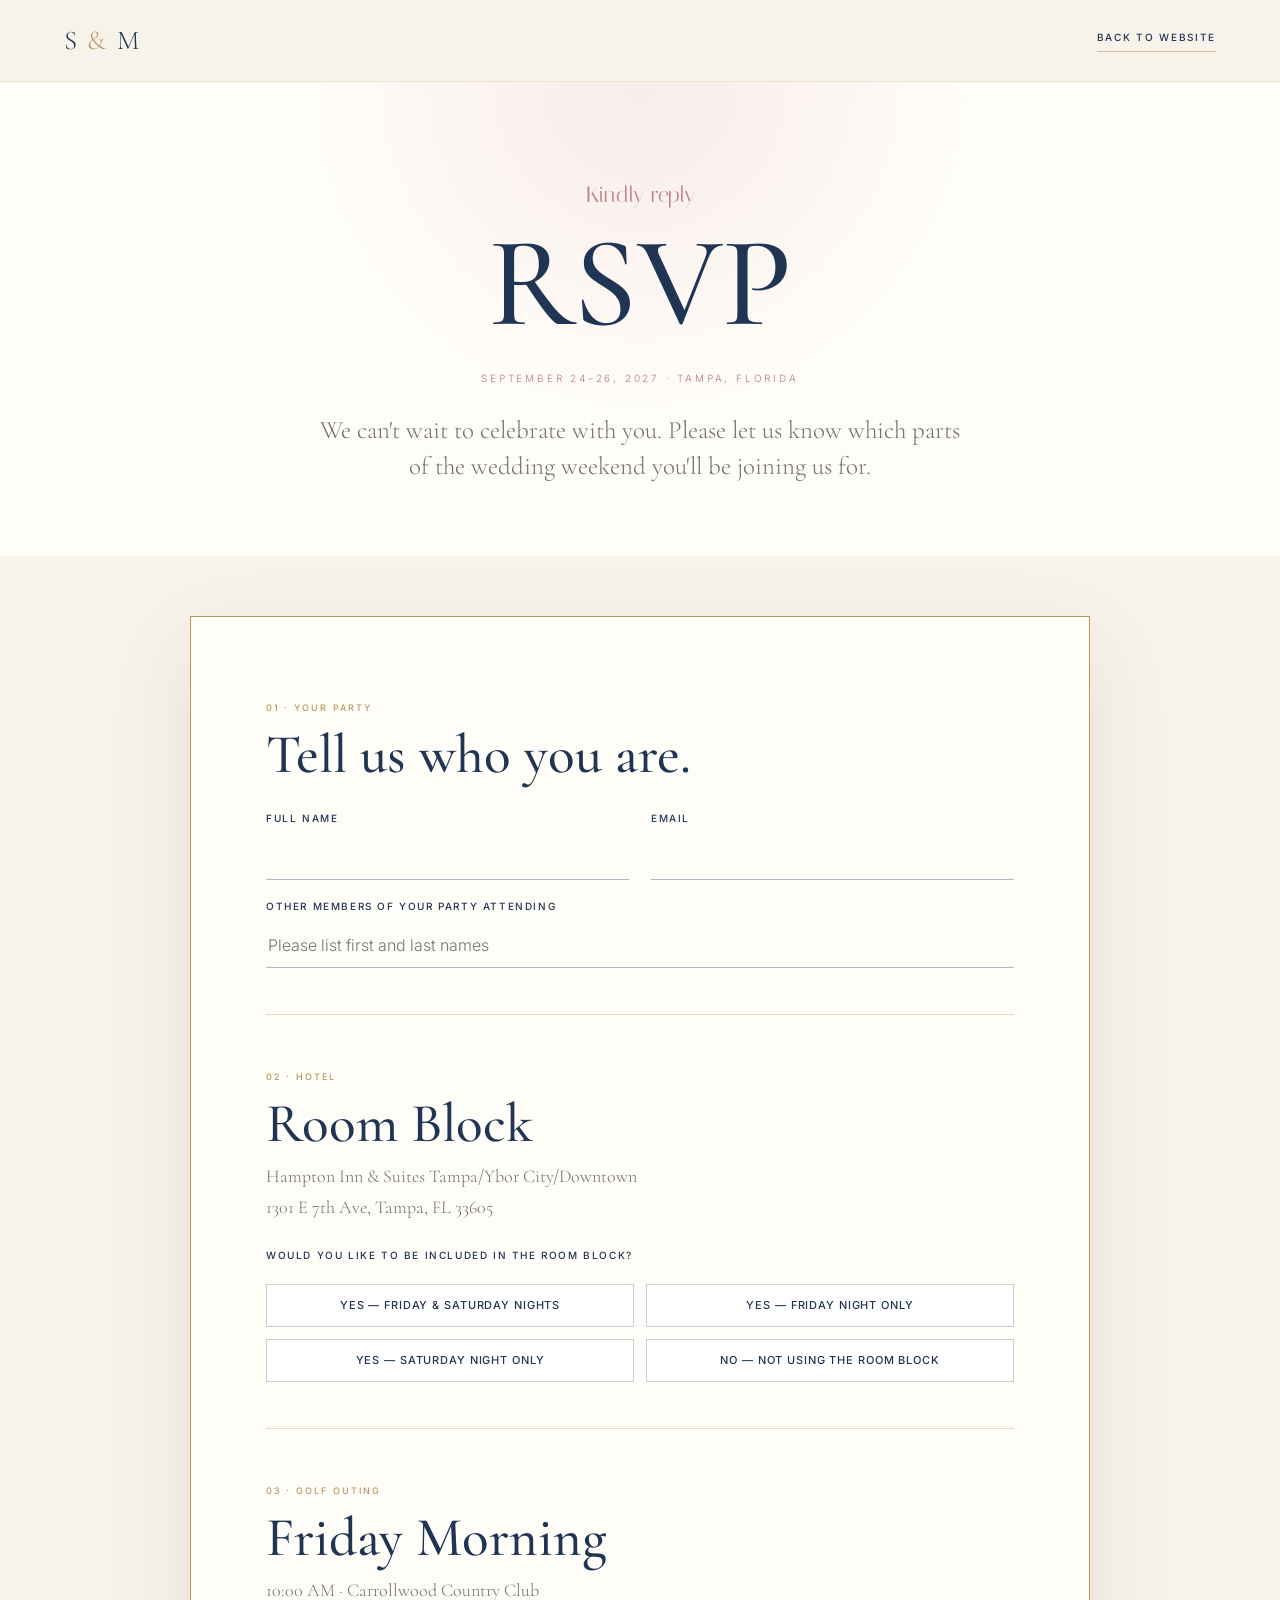
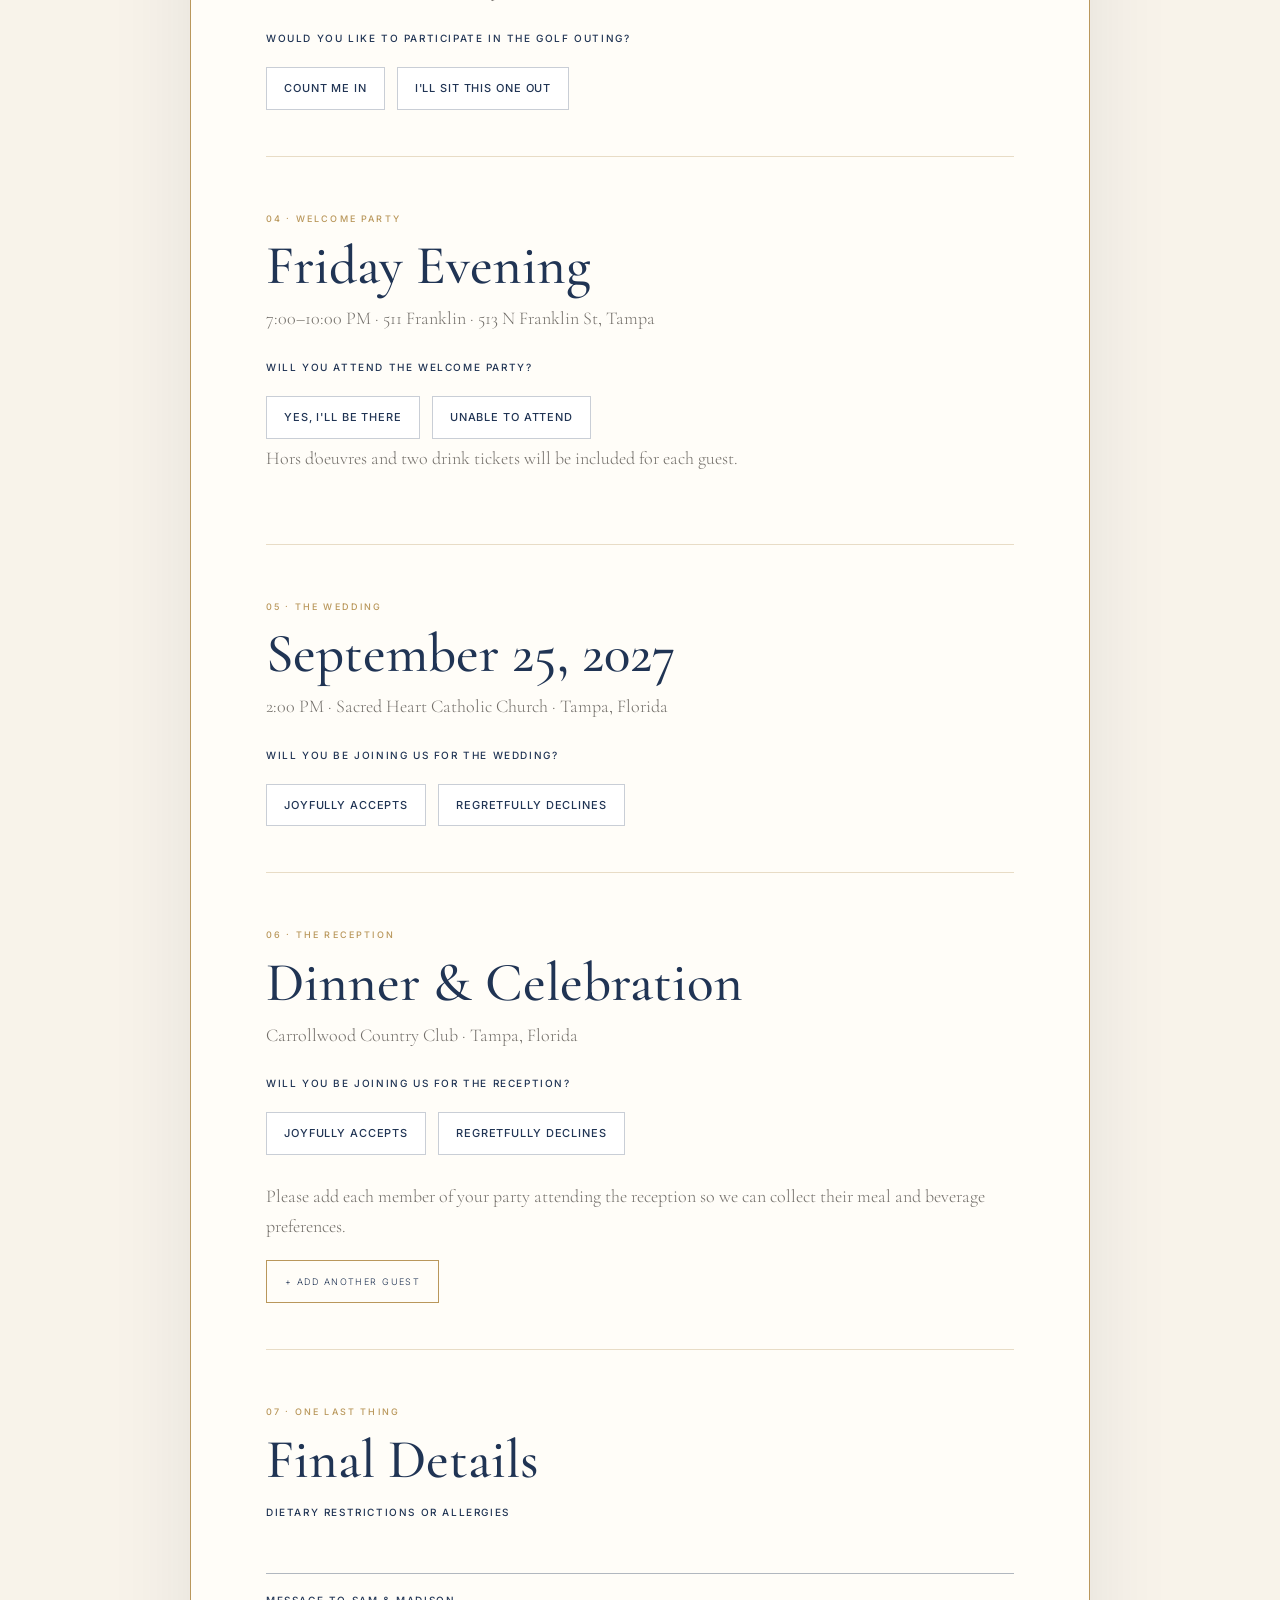
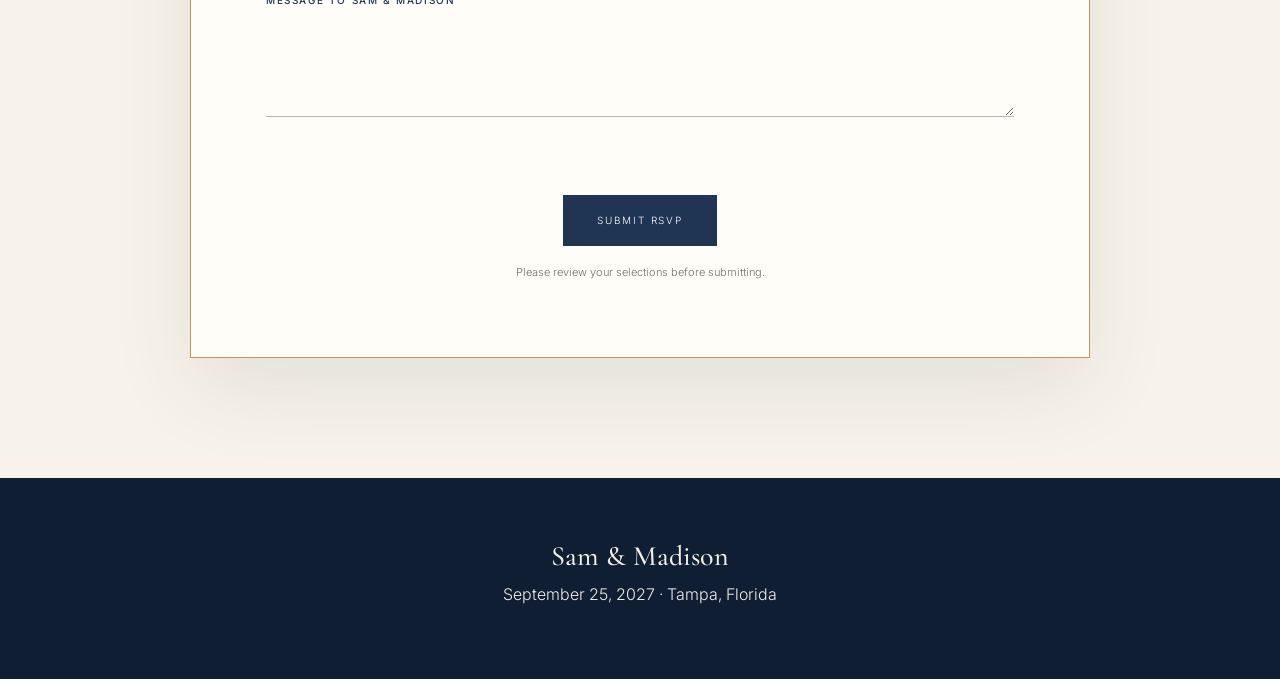
==== rsvp.html @ 1aaae788 "Add files via upload" ====
<!doctype html>
<html lang="en">
<head>
  <meta charset="utf-8">
  <meta name="viewport" content="width=device-width,initial-scale=1">
  <meta name="theme-color" content="#203454">
  <meta name="description" content="RSVP for the wedding weekend of Sam and Madison — September 24–26, 2027 in Tampa, Florida.">
  <title>RSVP | Sam & Madison</title>
  <link rel="preconnect" href="https://fonts.googleapis.com">
  <link rel="preconnect" href="https://fonts.gstatic.com" crossorigin>
  <link href="https://fonts.googleapis.com/css2?family=Cormorant+Garamond:ital,wght@0,400;0,500;0,600;1,400&family=Inter:wght@300;400;500&family=Italiana&display=swap" rel="stylesheet">
  <link rel="stylesheet" href="styles.css?v=20260821-1715">
  <style>
    :root{
      --navy:#203454;
      --blush:#e8c9ce;
      --blush-soft:#f4e5e5;
      --ivory:#f8f3ea;
      --paper:#fffdf8;
      --gold:#b9975b;
      --ink:#2e3034;
      --muted:#726e69;
    }
    body{background:var(--ivory)}
    .rsvp-page-header{
      position:sticky;top:0;z-index:20;height:82px;display:flex;align-items:center;
      justify-content:space-between;padding:0 5vw;background:rgba(248,243,234,.95);
      backdrop-filter:blur(12px);color:var(--navy);border-bottom:1px solid rgba(185,151,91,.18)
    }
    .rsvp-page-header .brand{font-family:"Cormorant Garamond",serif;font-size:27px;letter-spacing:.08em}
    .rsvp-page-header .brand span{color:var(--gold)}
    .back-link{text-transform:uppercase;letter-spacing:.17em;font-size:10px;font-weight:500;border-bottom:1px solid rgba(185,151,91,.55);padding-bottom:5px}
    .rsvp-hero{
      text-align:center;padding:95px 24px 72px;
      background:radial-gradient(circle at 50% 0%,rgba(232,201,206,.32),transparent 42%),var(--paper)
    }
    .rsvp-hero .script{margin-bottom:12px}
    .rsvp-hero h1{
      margin:0;color:var(--navy);font-family:"Cormorant Garamond",serif;
      font-size:clamp(70px,10vw,130px);font-weight:500;line-height:.9
    }
    .rsvp-hero .weekend-date{
      margin:28px 0 0;text-transform:uppercase;letter-spacing:.28em;font-size:10px;color:#b87882
    }
    .rsvp-hero .intro{
      max-width:650px;margin:25px auto 0;font-family:"Cormorant Garamond",serif;
      font-size:25px;line-height:1.45;color:var(--muted)
    }
    .rsvp-form-wrap{padding:60px 24px 120px;background:var(--ivory)}
    .rsvp-form{
      width:min(900px,100%);margin:auto;background:var(--paper);border:1px solid var(--gold);
      padding:clamp(35px,6vw,75px);box-shadow:0 30px 80px rgba(20,36,61,.09)
    }
    .form-section{padding:0 0 46px;margin:0 0 46px;border-bottom:1px solid rgba(185,151,91,.32)}
    .form-section:last-of-type{border-bottom:0;margin-bottom:20px}
    .section-number{text-transform:uppercase;letter-spacing:.24em;font-size:9px;color:var(--gold);font-weight:500}
    .form-section h2{
      color:var(--navy);font-family:"Cormorant Garamond",serif;font-size:clamp(38px,5vw,55px);
      font-weight:500;margin:9px 0 10px
    }
    .form-section>p{color:var(--muted);margin-bottom:25px}
    .field-grid{display:grid;grid-template-columns:1fr 1fr;gap:22px}
    .field{display:grid;gap:8px;margin-top:18px}
    label,.question-title{font-size:10px;text-transform:uppercase;letter-spacing:.16em;font-weight:500;color:var(--navy)}
    input[type="text"],input[type="email"],textarea{
      width:100%;border:0;border-bottom:1px solid rgba(32,52,84,.35);background:transparent;
      padding:12px 2px;font:300 16px Inter,Arial,sans-serif;color:var(--ink);outline:none
    }
    input:focus,textarea:focus{border-bottom-color:var(--gold)}
    textarea{min-height:100px;resize:vertical}
    .choice-row{display:flex;flex-wrap:wrap;gap:12px;margin-top:12px}
    .choice{position:relative}
    .choice input{position:absolute;opacity:0;pointer-events:none}
    .choice span{
      display:inline-block;border:1px solid rgba(32,52,84,.24);padding:11px 17px;
      font-size:11px;letter-spacing:.08em;background:white;cursor:pointer;transition:.2s
    }
    .choice input:checked + span{background:var(--navy);color:white;border-color:var(--navy)}
    .event-note{font-family:"Cormorant Garamond",serif;font-size:18px;color:var(--muted);margin:4px 0 0}
    .submit-area{text-align:center;padding-top:12px}
    .submit-button{
      border:0;background:var(--navy);color:white;padding:17px 34px;text-transform:uppercase;
      letter-spacing:.18em;font-size:10px;cursor:pointer
    }
    .submit-note{max-width:560px;margin:18px auto 0;font-size:11px;line-height:1.6;color:var(--muted)}
    .rsvp-footer{text-align:center;padding:55px 20px;background:#101e33;color:#f1eee8}
    .rsvp-footer strong{font-family:"Cormorant Garamond",serif;font-size:28px;font-weight:500}
    @media(max-width:700px){
      .rsvp-page-header{height:68px;padding:0 20px}
      .rsvp-hero{padding:70px 22px 55px}
      .rsvp-hero .intro{font-size:21px}
      .rsvp-form-wrap{padding:28px 16px 80px}
      .rsvp-form{padding:34px 24px}
      .field-grid{grid-template-columns:1fr}
      .form-section{padding-bottom:35px;margin-bottom:35px}
      .choice-row{display:grid;grid-template-columns:1fr 1fr}
      .choice span{text-align:center;width:100%}
    }
  .hotel-options{display:grid;grid-template-columns:repeat(2,minmax(0,1fr));gap:12px}.hotel-options .choice span{width:100%;text-align:center}@media(max-width:700px){.hotel-options{grid-template-columns:1fr}}

    .reception-helper{font-family:"Cormorant Garamond",serif;font-size:18px;color:var(--muted);margin:26px 0 18px}
    .reception-guest-card{border:1px solid rgba(185,151,91,.35);padding:24px;margin:0 0 18px;background:rgba(255,255,255,.45)}
    .reception-guest-head{display:flex;justify-content:space-between;align-items:center;gap:15px;margin-bottom:12px}
    .reception-guest-head strong{font-family:"Cormorant Garamond",serif;font-size:24px;color:var(--navy);font-weight:500}
    .remove-guest{border:0;background:transparent;color:#b87882;text-transform:uppercase;letter-spacing:.15em;font-size:8px;cursor:pointer}
    .reception-preference-grid{display:grid;grid-template-columns:1fr 1fr;gap:22px;margin-top:18px}
    .reception-guest-card select{width:100%;border:0;border-bottom:1px solid rgba(32,52,84,.35);background:transparent;padding:12px 2px;font:300 15px Inter,Arial,sans-serif;color:var(--ink);outline:none}
    .add-guest-button{border:1px solid var(--gold);background:transparent;color:var(--navy);padding:13px 18px;text-transform:uppercase;letter-spacing:.16em;font-size:9px;cursor:pointer}
    #receptionGuestArea.is-hidden{display:none}
    @media(max-width:700px){.reception-preference-grid{grid-template-columns:1fr}}

    .confirmation-page{
      display:none;min-height:calc(100vh - 82px);text-align:center;
      padding:76px 24px 300px;
      position:relative;overflow:hidden;
      background:
        radial-gradient(circle at 50% 0%,rgba(232,201,206,.32),transparent 42%),
        linear-gradient(180deg,var(--paper) 0%,var(--paper) 56%,rgba(255,253,248,.90) 72%,rgba(255,253,248,.70) 100%);
    }
    .confirmation-page::after{
      content:"";position:absolute;left:0;right:0;bottom:0;height:40%;
      background:url("tampa-rsvp-skyline-clean.png") center bottom/cover no-repeat;
      opacity:.58;pointer-events:none;z-index:0;
    }
    .confirmation-page.is-visible{display:flex;align-items:flex-start;justify-content:center}
    .confirmation-inner{width:min(760px,100%);margin:auto;position:relative;z-index:1}
    .confirmation-page .script{font-family:"Cormorant Garamond",serif;font-size:34px;color:#c77f8a;margin:0 0 18px}
    .confirmation-page h1{
      margin:0;color:var(--navy);font-family:"Cormorant Garamond",serif;
      font-size:clamp(72px,10vw,125px);font-weight:500;line-height:.92
    }
    .confirmation-received{
      margin:28px 0 0;text-transform:uppercase;letter-spacing:.22em;
      font-size:10px;font-weight:500;color:var(--gold)
    }
    .confirmation-message{
      max-width:680px;margin:28px auto 0;font-family:"Cormorant Garamond",serif;
      font-size:clamp(22px,3vw,29px);line-height:1.5;color:var(--muted)
    }
    .scripture-divider{
      width:min(390px,82%);margin:42px auto 34px;display:flex;align-items:center;gap:15px
    }
    .scripture-divider::before,.scripture-divider::after{
      content:"";height:1px;background:rgba(185,151,91,.72);flex:1
    }
    .scripture-cross{width:22px;height:29px;object-fit:contain;display:block}
    .confirmation-verse{
      max-width:620px;margin:0 auto;font-family:"Cormorant Garamond",serif;
      font-size:clamp(21px,2.6vw,27px);font-style:italic;line-height:1.5;color:var(--muted)
    }
    .confirmation-cite{
      margin:15px 0 0;text-transform:uppercase;letter-spacing:.25em;
      font-size:9px;font-weight:500;color:var(--gold)
    }
    .return-button{
      display:inline-block;margin-top:40px;background:var(--navy);color:white;
      padding:17px 30px;text-transform:uppercase;letter-spacing:.18em;font-size:10px;
      border:1px solid var(--gold);box-shadow:0 10px 28px rgba(20,36,61,.12)
    }
    @media(max-width:700px){
      .confirmation-page{min-height:calc(100vh - 68px);padding:58px 20px 245px}
      .confirmation-page::after{height:32%;background-size:auto 100%;background-position:center bottom;opacity:.52}
      .confirmation-page .script{font-size:29px}
      .confirmation-message{font-size:22px}
      .scripture-divider{margin-top:34px}
      .return-button{margin-top:34px}
    }
.confirmation-page .script{font-size:29px}
      .confirmation-message{font-size:22px}
      .scripture-divider{margin-top:38px}
    }

  </style>
</head>
<body>
  <header class="rsvp-page-header">
    <a class="brand" href="index.html">S <span>&amp;</span> M</a>
    <a class="back-link" href="index.html">Back to Website</a>
  </header>

  <main>
    <section class="rsvp-hero">
      <p class="script">Kindly reply</p>
      <h1>RSVP</h1>
      <p class="weekend-date">September 24–26, 2027 · Tampa, Florida</p>
      <p class="intro">We can't wait to celebrate with you. Please let us know which parts of the wedding weekend you'll be joining us for.</p>
    </section>

    <section class="rsvp-form-wrap">
      <form class="rsvp-form" id="weekendRsvpForm" method="post" target="rsvpSubmissionFrame" action="https://script.google.com/macros/s/AKfycbzRDKAdhlFYCclvued-BK0iUDsS3555AoGE3FfOqvG5GPBAQnvu32YyFmf5b072jfTPxw/exec">
        <section class="form-section">
          <span class="section-number">01 · Your Party</span>
          <h2>Tell us who you are.</h2>
          <div class="field-grid">
            <div class="field">
              <label for="guestName">Full Name</label>
              <input id="guestName" name="guestName" type="text" autocomplete="name" required>
            </div>
            <div class="field">
              <label for="guestEmail">Email</label>
              <input id="guestEmail" name="guestEmail" type="email" autocomplete="email" required>
            </div>
          </div>
          <div class="field">
            <label for="partyMembers">Other Members of Your Party Attending</label>
            <input id="partyMembers" name="partyMembers" type="text" placeholder="Please list first and last names">
          </div>
        </section>

        <section class="form-section">
          <span class="section-number">02 · Hotel</span>
          <h2>Room Block</h2>
          <p class="event-note">Hampton Inn &amp; Suites Tampa/Ybor City/Downtown<br>1301 E 7th Ave, Tampa, FL 33605</p>
          <div class="field">
            <span class="question-title">Would you like to be included in the room block?</span>
            <div class="choice-row hotel-options">
              <label class="choice"><input type="radio" name="hotelBlock" value="Friday & Saturday nights" required><span>Yes — Friday &amp; Saturday Nights</span></label>
              <label class="choice"><input type="radio" name="hotelBlock" value="Friday night only"><span>Yes — Friday Night Only</span></label>
              <label class="choice"><input type="radio" name="hotelBlock" value="Saturday night only"><span>Yes — Saturday Night Only</span></label>
              <label class="choice"><input type="radio" name="hotelBlock" value="Not using room block"><span>No — Not Using the Room Block</span></label>
            </div>
          </div>
        </section>
<section class="form-section">
          <span class="section-number">03 · Golf Outing</span>
          <h2>Friday Morning</h2>
          <p class="event-note">10:00 AM · Carrollwood Country Club</p>
          <div class="field">
            <span class="question-title">Would you like to participate in the golf outing?</span>
            <div class="choice-row">
              <label class="choice"><input type="radio" name="golf" value="Yes" required><span>Count Me In</span></label>
              <label class="choice"><input type="radio" name="golf" value="No"><span>I'll Sit This One Out</span></label>
            </div>
          </div>
        </section>
<section class="form-section">
          <span class="section-number">04 · Welcome Party</span>
          <h2>Friday Evening</h2>
          <p class="event-note">7:00–10:00 PM · 511 Franklin · 513 N Franklin St, Tampa</p>
          <div class="field">
            <span class="question-title">Will you attend the Welcome Party?</span>
            <div class="choice-row">
              <label class="choice"><input type="radio" name="welcomeParty" value="Yes" required><span>Yes, I'll Be There</span></label>
              <label class="choice"><input type="radio" name="welcomeParty" value="No"><span>Unable to Attend</span></label>
            </div>
          </div>
          <p class="event-note">Hors d'oeuvres and two drink tickets will be included for each guest.</p>
        </section>
<section class="form-section">
          <span class="section-number">05 · The Wedding</span>
          <h2>September 25, 2027</h2>
          <p class="event-note">2:00 PM · Sacred Heart Catholic Church · Tampa, Florida</p>
          <div class="field">
            <span class="question-title">Will you be joining us for the wedding?</span>
            <div class="choice-row">
              <label class="choice"><input type="radio" name="weddingAttendance" value="Joyfully accepts" required><span>Joyfully Accepts</span></label>
              <label class="choice"><input type="radio" name="weddingAttendance" value="Regretfully declines"><span>Regretfully Declines</span></label>
            </div>
          </div>
          
        </section>

        <section class="form-section" id="receptionSection">
          <span class="section-number">06 · The Reception</span>
          <h2>Dinner &amp; Celebration</h2>
          <p class="event-note">Carrollwood Country Club · Tampa, Florida</p>

          <div class="field">
            <span class="question-title">Will you be joining us for the reception?</span>
            <div class="choice-row">
              <label class="choice"><input type="radio" name="receptionAttendance" value="Yes" required><span>Joyfully Accepts</span></label>
              <label class="choice"><input type="radio" name="receptionAttendance" value="No"><span>Regretfully Declines</span></label>
            </div>
          </div>

          <div id="receptionGuestArea">
            <p class="reception-helper">Please add each member of your party attending the reception so we can collect their meal and beverage preferences.</p>
            <div id="receptionGuests"></div>
            <button type="button" class="add-guest-button" id="addReceptionGuest">+ Add Another Guest</button>
            <input type="hidden" id="receptionGuestDetails" name="receptionGuestDetails">
          </div>
        </section>

<section class="form-section">
          <span class="section-number">07 · One Last Thing</span>
          <h2>Final Details</h2>
          <div class="field">
            <label for="dietary">Dietary Restrictions or Allergies</label>
            <input id="dietary" name="dietary" type="text">
          </div>
          <div class="field">
            <label for="message">Message to Sam &amp; Madison</label>
            <textarea id="message" name="message"></textarea>
          </div>
        </section>

        <div class="submit-area">
          <button class="submit-button" type="submit" id="submitRsvp">Submit RSVP</button>
          <p class="submit-note">Please review your selections before submitting.</p>

        </div>
      </form>
    </section>

    <section class="confirmation-page" id="rsvpConfirmation" hidden aria-live="polite">
      <div class="confirmation-inner">
        <p class="script">Kindly replied</p>
        <h1>Thank You!</h1>
        <p class="confirmation-received">Your RSVP has been received.</p>
        <p class="confirmation-message">We’re so grateful you’ll be part of our wedding weekend and can’t wait to celebrate with you in Tampa.</p>

        <div class="scripture-divider" aria-hidden="true">
          <img class="scripture-cross" src="assets/crest-cross-exact.png" alt="">
        </div>

        <blockquote class="confirmation-verse">“This is the day that the Lord has made; let us rejoice and be glad in it.”</blockquote>
        <p class="confirmation-cite">Psalm 118:24</p>

        <a class="return-button" href="index.html?skipInvite=1#home">Return to Wedding Website</a>
      </div>
    </section>
  </main>

  <footer class="rsvp-footer">
    <strong>Sam &amp; Madison</strong>
    <p>September 25, 2027 · Tampa, Florida</p>
  </footer>
  <iframe name="rsvpSubmissionFrame" id="rsvpSubmissionFrame" style="display:none"></iframe>
  <script>
    const rsvpForm = document.getElementById("weekendRsvpForm");
    const submitButton = document.getElementById("submitRsvp");
    const confirmation = document.getElementById("rsvpConfirmation");
    const submissionFrame = document.getElementById("rsvpSubmissionFrame");
    const receptionGuestArea = document.getElementById("receptionGuestArea");
    const receptionGuests = document.getElementById("receptionGuests");
    const receptionGuestDetails = document.getElementById("receptionGuestDetails");
    const addReceptionGuest = document.getElementById("addReceptionGuest");
    let submissionStarted = false;
    let receptionGuestCount = 0;

    function addGuestCard(prefillName = "") {
      receptionGuestCount += 1;
      const card = document.createElement("div");
      card.className = "reception-guest-card";
      card.innerHTML = `
        <div class="reception-guest-head">
          <strong>Guest ${receptionGuestCount}</strong>
          <button type="button" class="remove-guest">Remove</button>
        </div>
        <div class="field">
          <label>Guest Name</label>
          <input type="text" class="reception-name" value="${prefillName.replace(/"/g, "&quot;")}" placeholder="First and last name">
        </div>
        <div class="reception-preference-grid">
          <div class="field">
            <label>Meal Selection</label>
            <select class="reception-meal">
              <option value="">Select a meal</option>
              <option value="Test Option 1">Test Option 1</option>
              <option value="Test Option 2">Test Option 2</option>
            </select>
          </div>
          <div class="field">
            <label>Will this guest be enjoying alcoholic beverages?</label>
            <select class="reception-alcohol">
              <option value="">Select an option</option>
              <option value="Yes">Yes</option>
              <option value="No">No</option>
            </select>
          </div>
        </div>
      `;
      card.querySelector(".remove-guest").addEventListener("click", () => card.remove());
      receptionGuests.appendChild(card);
    }

    addReceptionGuest.addEventListener("click", () => addGuestCard());

    document.querySelectorAll('input[name="receptionAttendance"]').forEach((radio) => {
      radio.addEventListener("change", () => {
        const attending = radio.value === "Yes" && radio.checked;
        receptionGuestArea.classList.toggle("is-hidden", !attending);
        if (attending && receptionGuests.children.length === 0) {
          addGuestCard(document.getElementById("guestName").value || "");
        }
      });
    });

    function collectReceptionGuests() {
      const rows = [];
      receptionGuests.querySelectorAll(".reception-guest-card").forEach((card) => {
        const name = card.querySelector(".reception-name").value.trim();
        const meal = card.querySelector(".reception-meal").value;
        const alcohol = card.querySelector(".reception-alcohol").value;
        if (name || meal || alcohol) rows.push({ name, meal, alcohol });
      });
      receptionGuestDetails.value = JSON.stringify(rows);
      return rows;
    }

    rsvpForm.addEventListener("submit", function (event) {
      if (!rsvpForm.reportValidity()) {
        event.preventDefault();
        return;
      }

      const receptionYes = document.querySelector('input[name="receptionAttendance"][value="Yes"]')?.checked;
      const guestRows = collectReceptionGuests();

      if (receptionYes) {
        if (guestRows.length === 0 || guestRows.some(g => !g.name || !g.meal || !g.alcohol)) {
          event.preventDefault();
          alert("Please complete the name, meal selection, and beverage preference for each reception guest.");
          return;
        }
      }

      submissionStarted = true;
      submitButton.disabled = true;
      submitButton.textContent = "Submitting...";
    });

    submissionFrame.addEventListener("load", function () {
      if (!submissionStarted) return;

      document.querySelector(".rsvp-hero").style.display = "none";
      document.querySelector(".rsvp-form-wrap").style.display = "none";
      confirmation.hidden = false;
      confirmation.classList.add("is-visible");
      window.scrollTo({ top: 0, behavior: "smooth" });
    });
  </script>
</body>
</html>
---- styles.css ----
:root{
  --navy:#203454;
  --navy-dark:#14243d;
  --blush:#e8c9ce;
  --blush-soft:#f4e5e5;
  --ivory:#f8f3ea;
  --paper:#fffdf8;
  --gold:#b9975b;
  --ink:#2e3034;
  --muted:#726e69;
  --shadow:0 35px 90px rgba(22,36,61,.18);
}
*{box-sizing:border-box}
html{scroll-behavior:smooth}
body{margin:0;background:var(--ivory);color:var(--ink);font-family:Inter,Arial,sans-serif;font-weight:300;line-height:1.7}
body.locked{overflow:hidden}
a{color:inherit;text-decoration:none}
button{font:inherit}
h1,h2,h3,p{margin-top:0}
h1,h2,h3{font-family:"Cormorant Garamond",Georgia,serif;font-weight:500;line-height:.98}
img,svg{display:block;max-width:100%}
.opening{position:fixed;inset:0;z-index:100;background:linear-gradient(145deg,#f1d8d9 0%,#fbf6ed 50%,#e8edf2 100%);display:grid;place-items:start center;padding:28px;overflow-x:hidden;overflow-y:auto;-webkit-overflow-scrolling:touch;transition:opacity .9s ease,visibility .9s ease}
.opening.is-open{opacity:0;visibility:hidden}
.opening-sketch{position:absolute;left:3vw;right:3vw;bottom:0;color:rgba(32,52,84,.13)}
.opening-sketch svg{width:100%;height:auto}
.invitation-card{position:relative;width:min(650px,92vw);min-height:680px;margin:auto;background:var(--paper);padding:42px 60px 34px;text-align:center;box-shadow:var(--shadow);border:1px solid rgba(185,151,91,.45);transform:translateY(110vh) rotate(.8deg);animation:invitationRise 1.35s cubic-bezier(.16,.82,.2,1) .25s forwards;overflow:hidden}
.invitation-card:before,.invitation-card:after{content:"";position:absolute;inset:10px;border:1px solid rgba(185,151,91,.22);pointer-events:none}
.invitation-card:after{inset:17px;border-color:rgba(232,201,206,.35)}
.paper-grain{position:absolute;inset:0;opacity:.22;pointer-events:none;background-image:url("data:image/svg+xml,%3Csvg viewBox='0 0 180 180' xmlns='http://www.w3.org/2000/svg'%3E%3Cfilter id='n'%3E%3CfeTurbulence type='fractalNoise' baseFrequency='.9' numOctaves='4' stitchTiles='stitch'/%3E%3C/filter%3E%3Crect width='100%25' height='100%25' filter='url(%23n)' opacity='.16'/%3E%3C/svg%3E")}
.crest{position:relative;width:232px;height:232px;margin:0 auto 25px;border:1.35px solid var(--gold);border-radius:50%;display:flex;flex-direction:column;align-items:center;justify-content:center;color:var(--navy);padding:31px 28px 27px}
.crest:before{content:"";position:absolute;inset:10px;border:1px solid rgba(185,151,91,.48);border-radius:50%;pointer-events:none}

.crest strong{font-family:"Cormorant Garamond",serif;font-size:49px;font-weight:500;letter-spacing:.025em;line-height:.88;white-space:nowrap}
.crest strong i{font-weight:400;color:var(--gold)}
.crest span:not(.cross){font-size:9.5px;line-height:1;letter-spacing:.28em;margin:17px 0 12px;white-space:nowrap}
.crest small{display:block;font-size:7.6px;line-height:1;letter-spacing:.16em;white-space:nowrap}
.kicker,.eyebrow,.chapter,.time{text-transform:uppercase;letter-spacing:.27em;font-size:11px;font-weight:500}
.invitation-card h1{font-size:clamp(54px,7vw,76px);color:var(--navy);margin:7px 0 14px}
.invitation-card h1 em,.hero h2 em{font-weight:400;color:var(--gold)}
.invite-copy{font-family:"Cormorant Garamond",serif;font-size:21px}
.date-lockup{display:grid;gap:2px;margin:24px 0;color:var(--navy)}
.date-lockup span{font-size:10px;letter-spacing:.26em;text-transform:uppercase}
.date-lockup strong{font-family:"Cormorant Garamond",serif;font-size:28px;font-weight:500}
.invitation-card blockquote{font-family:"Cormorant Garamond",serif;font-style:italic;font-size:18px;max-width:470px;margin:20px auto 2px;color:#51545a}
.invitation-card cite{font-size:9px;letter-spacing:.2em;text-transform:uppercase;font-style:normal;color:var(--gold)}
.seal{width:92px;height:92px;margin:22px auto 0;border:0;border-radius:50%;background:radial-gradient(circle at 32% 27%,#f2bfc5,#c9828d 60%,#9b5964);color:white;box-shadow:0 10px 26px rgba(124,69,77,.28),inset 0 0 0 5px rgba(255,255,255,.14);cursor:pointer;display:grid;place-items:center;align-content:center;transition:.25s}
.seal:hover{transform:scale(1.06) rotate(-3deg)}
.seal-monogram{font-family:"Cormorant Garamond",serif;font-size:22px;line-height:1}
.seal-label{text-transform:uppercase;letter-spacing:.22em;font-size:7px;margin-top:6px}
@keyframes invitationRise{to{transform:translateY(0) rotate(0)}}
.site-header{position:fixed;z-index:30;top:0;left:0;right:0;height:82px;display:flex;align-items:center;justify-content:space-between;padding:0 5vw;color:var(--navy);transition:.35s}
.site-header.scrolled{background:rgba(248,243,234,.93);color:var(--navy);backdrop-filter:blur(12px);box-shadow:0 8px 35px rgba(20,36,61,.08)}
.brand{font-family:"Cormorant Garamond",serif;font-size:27px;letter-spacing:.08em}.brand span{color:var(--gold)}
.site-header nav{display:flex;gap:34px}.site-header nav a,.menu-button{text-transform:uppercase;letter-spacing:.16em;font-size:10px;font-weight:500}
.menu-button{display:none;border:0;background:none;color:inherit}
.hero{position:relative;min-height:100vh;display:grid;align-items:end;overflow:hidden;background:var(--ivory);padding:104px 4vw 4vw}
.hero-photo,.finale-photo{position:absolute;background-image:url("assets/engagement.jpg");background-size:cover}
.hero-photo{inset:104px 4vw 4vw;background-position:center 28%;border:1px solid var(--gold);box-shadow:0 24px 70px rgba(20,36,61,.12)}
.hero-photo:after{content:"";position:absolute;inset:8px;border:1px solid rgba(255,253,248,.68);pointer-events:none}
.hero-shade{position:absolute;inset:104px 4vw 4vw;background:linear-gradient(90deg,rgba(20,36,61,.72) 0%,rgba(20,36,61,.42) 34%,rgba(20,36,61,.04) 67%),linear-gradient(180deg,rgba(20,36,61,.02) 45%,rgba(20,36,61,.40) 100%)}
.hero-copy{position:relative;color:white;padding:0 7vw 8vh;max-width:840px}
.hero-copy h2{font-size:clamp(66px,10vw,150px);margin:5px 0 16px;letter-spacing:-.04em}
.hero-copy>p:not(.eyebrow){letter-spacing:.15em;text-transform:uppercase;font-size:11px}
.text-link{display:inline-flex;gap:14px;margin-top:26px;border-bottom:1px solid rgba(255,255,255,.55);padding-bottom:7px;text-transform:uppercase;letter-spacing:.17em;font-size:10px}
.editorial-intro{text-align:center;padding:145px 25px 155px;max-width:970px;margin:auto}
.script{font-family:"Italiana","Cormorant Garamond",serif;font-size:22px;color:#bd7e87}
.editorial-intro h2,.section-title h2{font-size:clamp(52px,7vw,92px);color:var(--navy);margin:16px 0 24px}
.editorial-intro>p:last-child{max-width:590px;margin:auto;color:var(--muted)}
.story-row{min-height:720px;display:grid;grid-template-columns:1fr 1fr;align-items:stretch;background:var(--paper)}
.story-row.reverse .story-copy{order:2}.story-row.blush{background:var(--blush-soft)}
.story-copy{padding:clamp(70px,10vw,150px);display:flex;flex-direction:column;justify-content:center}
.story-copy h2{font-size:clamp(52px,6vw,86px);color:var(--navy);margin:14px 0}
.story-copy h3{font-size:24px;color:#b87882;margin-bottom:28px}
.story-copy p:last-child{max-width:560px;color:var(--muted)}
.illustration{display:grid;place-items:center;padding:20px 20px 20px 70px;color:var(--navy)}
.illustration svg{width:min(100%,620px);max-height:620px}
.drink-illustration,
.hotel-illustration {
    background: transparent;
    padding: 25px;
    margin-left: 40px;
}
.vodka-sodas-realistic{display:block;width:min(100%,620px);height:auto;object-fit:contain;filter:drop-shadow(0 18px 18px rgba(20,36,61,.10))}
.vodka-sodas-sketch{overflow:visible}
.vodka-sodas-sketch .glass-lines{stroke-width:3.2}
.vodka-sodas-sketch .ice-lines{stroke-width:2.1;opacity:.66}
.vodka-sodas-sketch .lime-lines{stroke-width:3}
.vodka-sodas-sketch .bubble-lines{stroke-width:1.8;opacity:.68}
.vodka-sodas-sketch .glass-shadow{stroke-width:2;opacity:.24}

.details{padding:145px 5vw;background:var(--navy);color:white}
.section-title{text-align:center;margin-bottom:70px}.details .section-title h2{color:white}
.detail-grid{display:grid;grid-template-columns:repeat(2,minmax(0,1fr));gap:30px;max-width:1120px;margin:auto}
.detail-card{border:1px solid rgba(185,151,91,.65);padding:70px 45px;text-align:center;background:rgba(255,255,255,.03)}
.detail-icon{font-size:32px;color:var(--gold)}.detail-card h3{font-size:38px;margin:14px 0}.detail-card p{color:#d9dde5}
.detail-card a{display:inline-block;margin-top:18px;color:var(--gold);text-transform:uppercase;letter-spacing:.18em;font-size:9px;border-bottom:1px solid}
.countdown-wrap{text-align:center;margin-top:100px}.countdown{display:flex;justify-content:center;gap:clamp(22px,6vw,80px);margin-top:28px}
.countdown div{min-width:72px}.countdown strong{display:block;font-family:"Cormorant Garamond",serif;font-size:clamp(48px,6vw,78px);font-weight:400;line-height:1}
.countdown span{font-size:8px;text-transform:uppercase;letter-spacing:.22em;color:#cdd3df}
.travel{padding:145px 25px;background:var(--ivory)}
.travel-copy{max-width:960px;margin:auto;text-align:center}.travel-copy>p{font-family:"Cormorant Garamond",serif;font-size:28px;color:var(--muted)}
.travel-columns{display:grid;grid-template-columns:repeat(3,1fr);gap:20px;margin-top:70px;border-top:1px solid rgba(185,151,91,.4);padding-top:40px}
.travel-columns div{display:grid;gap:9px}.travel-columns span{text-transform:uppercase;letter-spacing:.2em;font-size:9px;color:#b87882}
.travel-columns strong{font-family:"Cormorant Garamond",serif;font-size:22px;color:var(--navy);font-weight:500}
.rsvp{padding:130px 25px;background:linear-gradient(145deg,#e8c8cc,#faf4eb)}
.rsvp-card{max-width:800px;margin:auto;background:var(--paper);border:1px solid var(--gold);text-align:center;padding:90px 35px;box-shadow:var(--shadow)}
.rsvp-card h2{font-size:76px;color:var(--navy);margin:5px 0 20px}.rsvp-card p:not(.script){color:var(--muted)}
.button{display:inline-block;margin-top:22px;padding:15px 28px;background:var(--navy);color:white;text-transform:uppercase;letter-spacing:.18em;font-size:9px}
.finale{position:relative;min-height:82vh;display:grid;place-items:center;text-align:center;color:white}
.finale-photo{inset:0;background-position:center 45%}.finale-overlay{position:absolute;inset:0;background:rgba(20,36,61,.64)}
.finale-copy{position:relative;padding:30px}.finale-copy h2{font-size:clamp(58px,8vw,110px);margin:15px 0}.finale-copy .script{color:#f0ccd1}
footer{text-align:center;padding:70px 20px;background:#101e33;color:#f1eee8}
.footer-crest{display:grid;gap:2px;margin-bottom:22px}.footer-crest span{color:var(--gold)}.footer-crest strong{font-family:"Cormorant Garamond",serif;font-size:33px;font-weight:500}
.footer-crest small{letter-spacing:.2em;font-size:8px}.footer-crest+p{font-size:10px;letter-spacing:.12em;color:#aeb7c7}
.reveal{opacity:0;transform:translateY(28px);transition:opacity .9s ease,transform .9s ease}.reveal.in-view{opacity:1;transform:none}
@media(max-width:800px){
  .invitation-card{min-height:auto;padding:34px 24px 28px}.crest{width:176px;height:176px;padding:23px 20px 20px}.crest:before{inset:8px}.crest strong{font-size:38px}.crest span:not(.cross){font-size:7.5px;margin:12px 0 9px}.crest small{font-size:6.2px;letter-spacing:.12em}.invitation-card h1{font-size:48px}.invite-copy{font-size:18px}.invitation-card blockquote{font-size:15px}.seal{width:78px;height:78px}
  .site-header{height:68px;padding:0 20px}.menu-button{display:block}.site-header nav{display:none;position:absolute;top:68px;left:0;right:0;background:rgba(248,243,234,.98);color:var(--navy);padding:26px;flex-direction:column;gap:20px}.site-header nav.open{display:flex}
  .hero{min-height:90vh;padding:82px 16px 16px}.hero-photo{inset:82px 16px 16px;background-position:center center}.hero-shade{inset:82px 16px 16px;background:linear-gradient(180deg,rgba(20,36,61,.03) 25%,rgba(20,36,61,.72) 100%)}.hero-copy{padding:0 24px 48px}.hero-copy h2{font-size:66px}
  .editorial-intro{padding:100px 22px}.story-row,.story-row.reverse{grid-template-columns:1fr;min-height:auto}.story-row.reverse .story-copy{order:0}.story-copy{padding:80px 28px}.illustration{padding:45px;min-height:470px}.story-copy h2{font-size:56px}
  .details{padding:100px 22px}.detail-grid{grid-template-columns:1fr}.detail-card{padding:55px 25px}.countdown{gap:18px}.countdown div{min-width:54px}.countdown strong{font-size:44px}
  .travel{padding:100px 22px}.travel-columns{grid-template-columns:1fr;gap:36px}.rsvp{padding:90px 18px}.rsvp-card{padding:70px 25px}.rsvp-card h2{font-size:62px}
}
@media(prefers-reduced-motion:reduce){*{scroll-behavior:auto!important}.invitation-card,.reveal{animation:none!important;transition:none!important}.invitation-card{transform:none}.reveal{opacity:1;transform:none}}

@media(max-height:820px) and (min-width:801px){
  .opening{padding:18px}
  .invitation-card{min-height:0;padding:28px 48px 24px}
  .crest{width:180px;height:180px;margin-bottom:15px;padding:23px 20px 20px}
  .crest:before{inset:8px}
  
  


  .crest strong{font-size:39px}
  .crest span:not(.cross){font-size:7.6px;margin:12px 0 9px}
  .crest small{font-size:6.3px;letter-spacing:.12em}
  .invitation-card h1{font-size:52px;margin:3px 0 8px}
  .invite-copy{font-size:17px;line-height:1.35}
  .date-lockup{margin:14px 0}
  .date-lockup strong{font-size:24px}
  .invitation-card blockquote{font-size:14px;margin:12px auto 0}
  .seal{width:72px;height:72px;margin-top:12px}
}
/* Remove boxed backgrounds and enlarge story artwork */
.drink-illustration,
.hotel-illustration {
    background: transparent;
}

.hotel-illustration {
    padding: 25px;
}

.don-cesar-watercolor {
    display:block;
    width:125%;
    max-width:900px;
    height:auto;
    transform:none;
}
@media (max-width: 768px) {
    .story-row {
        grid-template-columns: 1fr;
        min-height: auto;
    }

    .story-row.reverse .story-copy {
        order: initial;
    }

    .story-copy {
        padding: 60px 28px;
    }

    .illustration {
        padding: 40px 24px;
    }

    .hotel-illustration {
        margin-left: 0;
        padding: 30px 24px;
    }

    .don-cesar-watercolor {
        display: block;
        width: 100%;
        max-width: 600px;
        height: auto;
        transform: none;
        margin: 0 auto;
    }

    .vodka-sodas-realistic {
        width: 100%;
        max-width: 500px;
        margin: 0 auto;
    }

    .story-copy h2 {
        font-size: clamp(48px, 14vw, 68px);
    }










}
/* Framed finale section */
.finale{
    position:relative;
    min-height:100vh;
    display:grid;
    place-items:center;
    color:white;
    background:var(--ivory);
    overflow:hidden;
}

.finale-photo{
    position:absolute;
    inset:40px 4vw;

    background-image:url("assets/cathedral.jpeg");
    background-repeat:no-repeat;
    background-position:center;
    background-size:contain;

    background-color:var(--paper);

    border:1px solid var(--gold);
    box-shadow:0 24px 70px rgba(20,36,61,.12);
}
.finale-photo::after{
    content:"";
    position:absolute;
    inset:8px;
    border:1px solid rgba(255,253,248,.68);
    pointer-events:none;
}

.finale-overlay{
    position:absolute;
    inset:40px 4vw;

    background:linear-gradient(
        to bottom,
        rgba(255,255,255,.05) 0%,
        rgba(20,36,61,.08) 55%,
        rgba(20,36,61,.35) 100%
    );
}

.finale-copy{
    position:relative;
    z-index:2;
    width:100%;
    max-width:1400px;
    padding:0 7vw;
    text-align:left;
}

.finale-copy .script{
    margin:0 0 18px;
    color:var(--ink);
}

.finale-copy h2{
    margin:0 0 28px;
    font-size:clamp(58px,8vw,110px);
    color:var(--navy);
}

.finale-copy p:last-child{
    max-width:260px;
}

@media(max-width:800px){
    .finale{
        min-height:90vh;
    }

    .finale-photo,
    .finale-overlay{
        inset:16px;
    }

    .finale-copy{
        padding:40px 28px;
    }
}
  

/* EDITORIAL CHAPTER EXPERIENCE */
.chapter-panel{position:relative;overflow:hidden}.chapter-number{position:absolute;z-index:0;top:50%;transform:translateY(-50%);font-family:"Cormorant Garamond",serif;font-size:clamp(240px,34vw,560px);line-height:.7;color:rgba(32,52,84,.055);pointer-events:none;user-select:none}.chapter-one .chapter-number,.promise .chapter-number{left:-.04em}.chapter-two .chapter-number,.celebration-chapter .chapter-number{right:-.02em}.chapter-panel>*:not(.chapter-number){position:relative;z-index:1}.chapter-lead{font-family:"Cormorant Garamond",serif;font-size:clamp(25px,2.3vw,34px);line-height:1.25;color:var(--navy);margin-bottom:18px}.art-caption{display:grid;gap:4px;margin-top:42px;padding-top:20px;border-top:1px solid rgba(185,151,91,.38);max-width:380px}.art-caption strong{font-family:"Cormorant Garamond",serif;font-size:24px;color:var(--navy);font-weight:500}.art-caption span{text-transform:uppercase;letter-spacing:.18em;font-size:8px;color:var(--gold)}
.story-row{position:relative}.story-copy,.illustration{position:relative;z-index:1}.vodka-sodas-realistic,.don-cesar-watercolor{transition:transform .8s cubic-bezier(.2,.7,.2,1),filter .8s ease}.story-row:hover .vodka-sodas-realistic,.story-row:hover .don-cesar-watercolor{transform:translateY(-6px);filter:drop-shadow(0 24px 28px rgba(20,36,61,.13))}
.promise{min-height:900px;display:grid;grid-template-columns:1.08fr .92fr;align-items:stretch;background:var(--paper)}.promise-art{min-height:780px;margin:40px 0 40px 4vw;background:url("assets/cathedral.jpeg") center/contain no-repeat;border:1px solid var(--gold);box-shadow:0 24px 70px rgba(20,36,61,.12)}.promise-copy{padding:clamp(80px,9vw,140px);display:flex;flex-direction:column;justify-content:center}.promise-copy h2,.celebration-copy h2{font-size:clamp(58px,7vw,100px);color:var(--navy);margin:14px 0 24px}.promise-details,.celebration-details{margin-top:28px;padding-top:28px;border-top:1px solid rgba(185,151,91,.45)}.promise-details h3,.celebration-details h3{font-size:34px;color:var(--navy);margin:10px 0 8px}.promise-details p,.celebration-details p{color:var(--muted)}.promise-details a,.celebration-details a{display:inline-block;margin-top:12px;color:var(--gold);text-transform:uppercase;letter-spacing:.18em;font-size:9px;border-bottom:1px solid}
.celebration-chapter{padding:135px 5vw 120px;background:var(--navy);color:white}.celebration-chapter .chapter-number{color:rgba(255,255,255,.035)}.celebration-inner{max-width:1180px;margin:auto;display:grid;grid-template-columns:.9fr 1.1fr;gap:clamp(50px,8vw,120px);align-items:center}.celebration-logo{background:var(--paper);border:1px solid var(--gold);padding:clamp(25px,4vw,55px);box-shadow:0 30px 80px rgba(0,0,0,.18)}.celebration-logo img{width:100%;height:auto}.celebration-copy h2{color:white}.celebration-copy .chapter-lead{color:#e6e8ee}.celebration-details{border-color:rgba(185,151,91,.55)}.celebration-details h3{color:white}.celebration-details p{color:#d9dde5}.celebration-copy .art-caption{border-color:rgba(185,151,91,.5)}.celebration-copy .art-caption strong{color:white}.celebration-chapter .countdown-wrap{margin-top:110px}
.button,.text-link,.promise-details a,.celebration-details a{transition:transform .3s ease,opacity .3s ease}.button:hover{transform:translateY(-3px)}.text-link:hover,.promise-details a:hover,.celebration-details a:hover{opacity:.68}.site-header nav a{position:relative}.site-header nav a:after{content:"";position:absolute;left:0;right:100%;bottom:-7px;height:1px;background:var(--gold);transition:right .3s ease}.site-header nav a:hover:after{right:0}
@media(max-width:800px){.loader-date{font-size:8px}.chapter-number{font-size:230px;top:22%;transform:none}.promise{grid-template-columns:1fr;min-height:auto}.promise-art{min-height:480px;margin:16px}.promise-copy{padding:75px 28px}.celebration-chapter{padding:95px 22px}.celebration-inner{grid-template-columns:1fr}.celebration-logo{max-width:520px;margin:auto}.art-caption{margin-top:32px}}

.chapter-number{
    display:none;
}


/* Wedding Day Divider */
.wedding-day-break{
  padding:160px 20px;
  background:var(--ivory);
  text-align:center;
}
.wedding-day-break .detail-cross{
  margin:0 auto 24px;
  color:var(--gold);
}
.break-script{
  font-family:"Italiana","Cormorant Garamond",serif;
  font-size:30px;
  color:#b87882;
  margin:0 0 24px;
}
.break-line{
  width:80px;
  height:1px;
  background:var(--gold);
  margin:0 auto 38px;
}
.wedding-day-break h2{
  font-family:"Cormorant Garamond",serif;
  font-size:clamp(68px,8vw,110px);
  color:var(--navy);
  margin:0;
  line-height:.95;
}
.break-date{
  margin-top:28px;
  text-transform:uppercase;
  letter-spacing:.32em;
  font-size:11px;
  color:var(--muted);
  line-height:2;
}
@media(max-width:800px){
  .wedding-day-break{padding:110px 24px}
  .break-script{font-size:24px}
  .break-date{letter-spacing:.22em}
}


/* Promise Scripture */
.promise-verse{
    max-width:520px;
    margin-top:34px;
    padding-top:26px;
    border-top:1px solid rgba(185,151,91,.35);
}
.promise-verse blockquote{
    margin:0;
    font-family:"Cormorant Garamond",serif;
    font-size:24px;
    line-height:1.5;
    font-style:italic;
    color:var(--navy);
}
.promise-verse cite{
    display:block;
    margin-top:14px;
    text-transform:uppercase;
    letter-spacing:.22em;
    font-size:10px;
    color:var(--gold);
    font-style:normal;
}

/* WEDDING WEEKEND TIMELINE */
.wedding-weekend{
  position:relative;
  padding:150px 24px 135px;
  background:
    radial-gradient(circle at 50% 0%,rgba(232,201,206,.28),transparent 34%),
    var(--paper);
  overflow:hidden;
}
.weekend-heading{
  max-width:900px;
  margin:0 auto 95px;
  text-align:center;
}
.weekend-heading .chapter{color:var(--gold);margin-bottom:18px}
.weekend-heading h2{
  margin:0;
  color:var(--navy);
  font-size:clamp(62px,8vw,112px);
}
.weekend-dates{
  margin:26px 0 12px;
  text-transform:uppercase;
  letter-spacing:.3em;
  font-size:11px;
  color:#b87882;
}
.weekend-intro{
  max-width:620px;
  margin:0 auto;
  font-family:"Cormorant Garamond",serif;
  font-size:26px;
  line-height:1.4;
  color:var(--muted);
}
.timeline{
  position:relative;
  width:min(940px,100%);
  margin:0 auto;
}
.timeline:before{
  content:"";
  position:absolute;
  top:72px;
  bottom:70px;
  left:50%;
  width:2px;
  transform:translateX(-50%);
  background:linear-gradient(to bottom,rgba(185,151,91,.12),rgba(185,151,91,.92) 8%,rgba(185,151,91,.92) 92%,rgba(185,151,91,.12));
  box-shadow:0 0 15px rgba(185,151,91,.2);
}
.timeline-day{position:relative;margin-bottom:95px}
.timeline-day-heading{
  position:relative;
  z-index:2;
  width:max-content;
  max-width:90%;
  margin:0 auto 60px;
  padding:15px 34px 17px;
  text-align:center;
  background:var(--paper);
  border-top:1px solid rgba(185,151,91,.55);
  border-bottom:1px solid rgba(185,151,91,.55);
}
.timeline-day-heading p{
  margin:0;
  font-family:"Cormorant Garamond",serif;
  font-size:35px;
  color:var(--navy);
}
.timeline-day-heading h3{
  margin:7px 0 0;
  font-family:Inter,Arial,sans-serif;
  font-size:9px;
  line-height:1.4;
  font-weight:500;
  text-transform:uppercase;
  letter-spacing:.25em;
  color:#b87882;
}
.timeline-event{
  position:relative;
  display:grid;
  grid-template-columns:1fr 76px 1fr;
  align-items:center;
  min-height:190px;
}
.timeline-event:nth-of-type(even) .timeline-card{
  grid-column:1;
  text-align:right;
  padding:35px 46px 35px 10px;
}
.timeline-event:nth-of-type(odd) .timeline-card{
  grid-column:3;
  text-align:left;
  padding:35px 10px 35px 46px;
}
.timeline-marker{
  grid-column:2;
  grid-row:1;
  z-index:2;
  width:58px;
  height:58px;
  margin:auto;
  border:1px solid var(--gold);
  border-radius:50%;
  background:var(--paper);
  color:var(--gold);
  display:grid;
  place-items:center;
  box-shadow:0 10px 30px rgba(20,36,61,.08);
}
.timeline-marker svg{width:29px;height:29px}
.timeline-marker path,
.timeline-marker circle{
  fill:none;
  stroke:currentColor;
  stroke-width:1.4;
  stroke-linecap:round;
  stroke-linejoin:round;
  vector-effect:non-scaling-stroke;
}

.timeline-card h4{
  margin:5px 0 10px;
  font-family:"Cormorant Garamond",serif;
  font-size:clamp(34px,4vw,48px);
  line-height:1;
  font-weight:500;
  color:var(--navy);
}
.timeline-card p{margin-bottom:0;color:var(--muted)}
.timeline-time{
  text-transform:uppercase;
  letter-spacing:.26em;
  font-size:10px;
  font-weight:500;
  color:var(--gold)!important;
}
.timeline-location{
  margin-bottom:9px!important;
  font-family:"Cormorant Garamond",serif;
  font-size:21px;
  line-height:1.3;
  color:#b87882!important;
}
.timeline-day-final{margin-bottom:30px}
.weekend-closing{
  max-width:830px;
  margin:115px auto 0;
  text-align:center;
}
.closing-line{
  display:block;
  width:90px;
  height:1px;
  margin:0 auto 36px;
  background:var(--gold);
}
.weekend-closing h3{
  max-width:760px;
  margin:10px auto 24px;
  color:var(--navy);
  font-size:clamp(46px,6vw,82px);
  line-height:1.04;
}
.closing-thanks{
  margin:0;
  font-family:"Italiana","Cormorant Garamond",serif;
  font-size:22px;
  color:#b87882;
}
.closing-names{
  margin:0;
  font-family:"Cormorant Garamond",serif;
  font-size:31px;
  color:var(--navy);
}
.closing-date{
  margin:7px 0 38px;
  text-transform:uppercase;
  letter-spacing:.25em;
  font-size:9px;
  color:var(--gold);
}
.weekend-closing .closing-line:nth-of-type(2){margin-bottom:28px}
.forever-starts{
  margin:0;
  text-transform:uppercase;
  letter-spacing:.32em;
  font-size:9px;
  color:var(--navy);
}

@media(max-width:800px){
  .wedding-weekend{padding:105px 20px 95px}
  .weekend-heading{margin-bottom:70px}
  .weekend-intro{font-size:23px}
  .timeline:before{left:28px;top:70px;bottom:55px}
  .timeline-day{margin-bottom:78px}
  .timeline-day-heading{
    margin:0 0 48px 62px;
    padding:13px 20px 15px;
    text-align:left;
  }
  .timeline-day-heading p{font-size:31px}
  .timeline-event{
    grid-template-columns:58px 1fr;
    min-height:0;
    margin-bottom:50px;
    align-items:start;
  }
  .timeline-marker{
    grid-column:1;
    width:48px;
    height:48px;
    margin:0 0 0 4px;
  }
  .timeline-marker svg{width:25px;height:25px}
  .timeline-event:nth-of-type(even) .timeline-card,
  .timeline-event:nth-of-type(odd) .timeline-card{
    grid-column:2;
    text-align:left;
    padding:2px 0 0 20px;
  }
  .timeline-card h4{font-size:38px}
  .timeline-location{font-size:19px}
  .weekend-closing{margin-top:85px}
}

/* ==========================================
   WEDDING CREST STYLES
   ========================================== */

/* Opening invitation crest — intentionally unchanged */
.crest.crest-image{
  display:block;
  width:230px;
  height:auto;
  margin:0 auto 24px;
  padding:0;
  border:0;
  border-radius:0;
  background:transparent;
  overflow:visible;
  filter:none;
}

.crest.crest-image::before,
.crest.crest-image::after{
  display:none;
}

.crest.crest-image img{
  display:block;
  width:100%;
  height:auto;
  margin:0 auto;
  object-fit:contain;
}

/* Footer crest — larger and more visible on navy */
footer{
  padding:86px 20px 78px;
}

.footer-crest-image{
  display:grid;
  place-items:center;
  margin-bottom:34px;
}

.footer-crest-image img{
  display:block;
  width:185px;
  height:auto;
  padding:0;
  border:0;
  background:transparent;
  opacity:.84;
  filter:
    brightness(0)
    invert(1)
    sepia(.08)
    saturate(.45)
    drop-shadow(0 0 10px rgba(255,253,248,.18))
    drop-shadow(0 0 24px rgba(255,253,248,.10));
}

.footer-crest-image + p{
  margin-top:0;
}

/* Mobile */
@media(max-width:800px){
  .crest.crest-image{
    width:185px;
    margin-bottom:18px;
  }

  footer{
    padding:72px 20px 66px;
  }

  .footer-crest-image{
    margin-bottom:28px;
  }

  .footer-crest-image img{
    width:150px;
    opacity:.82;
  }
}

/* Short desktop screens */
@media(max-height:820px) and (min-width:801px){
  .crest.crest-image{
    width:190px;
    margin-bottom:10px;
  }
}

/* ==========================================
   EXACT NEWTON CREST CROSS
   Directly extracted from the approved crest
   ========================================== */

.crest-cross-icon{
  display:block;
  width:100%;
  height:100%;
  object-fit:contain;
}

/* Promise section */
.detail-cross{
  width:34px;
  height:46px;
  margin-bottom:16px;
}

/* Wedding Day divider */
.wedding-day-break .detail-cross{
  width:44px;
  height:59px;
  margin:0 auto 26px;
}

/* Wedding Weekend ceremony marker */
.timeline-cross .crest-cross-icon{
  width:30px;
  height:40px;
}

@media(max-width:800px){
  .detail-cross{
    width:30px;
    height:41px;
  }

  .wedding-day-break .detail-cross{
    width:39px;
    height:52px;
  }

  .timeline-cross .crest-cross-icon{
    width:26px;
    height:35px;
  }
}
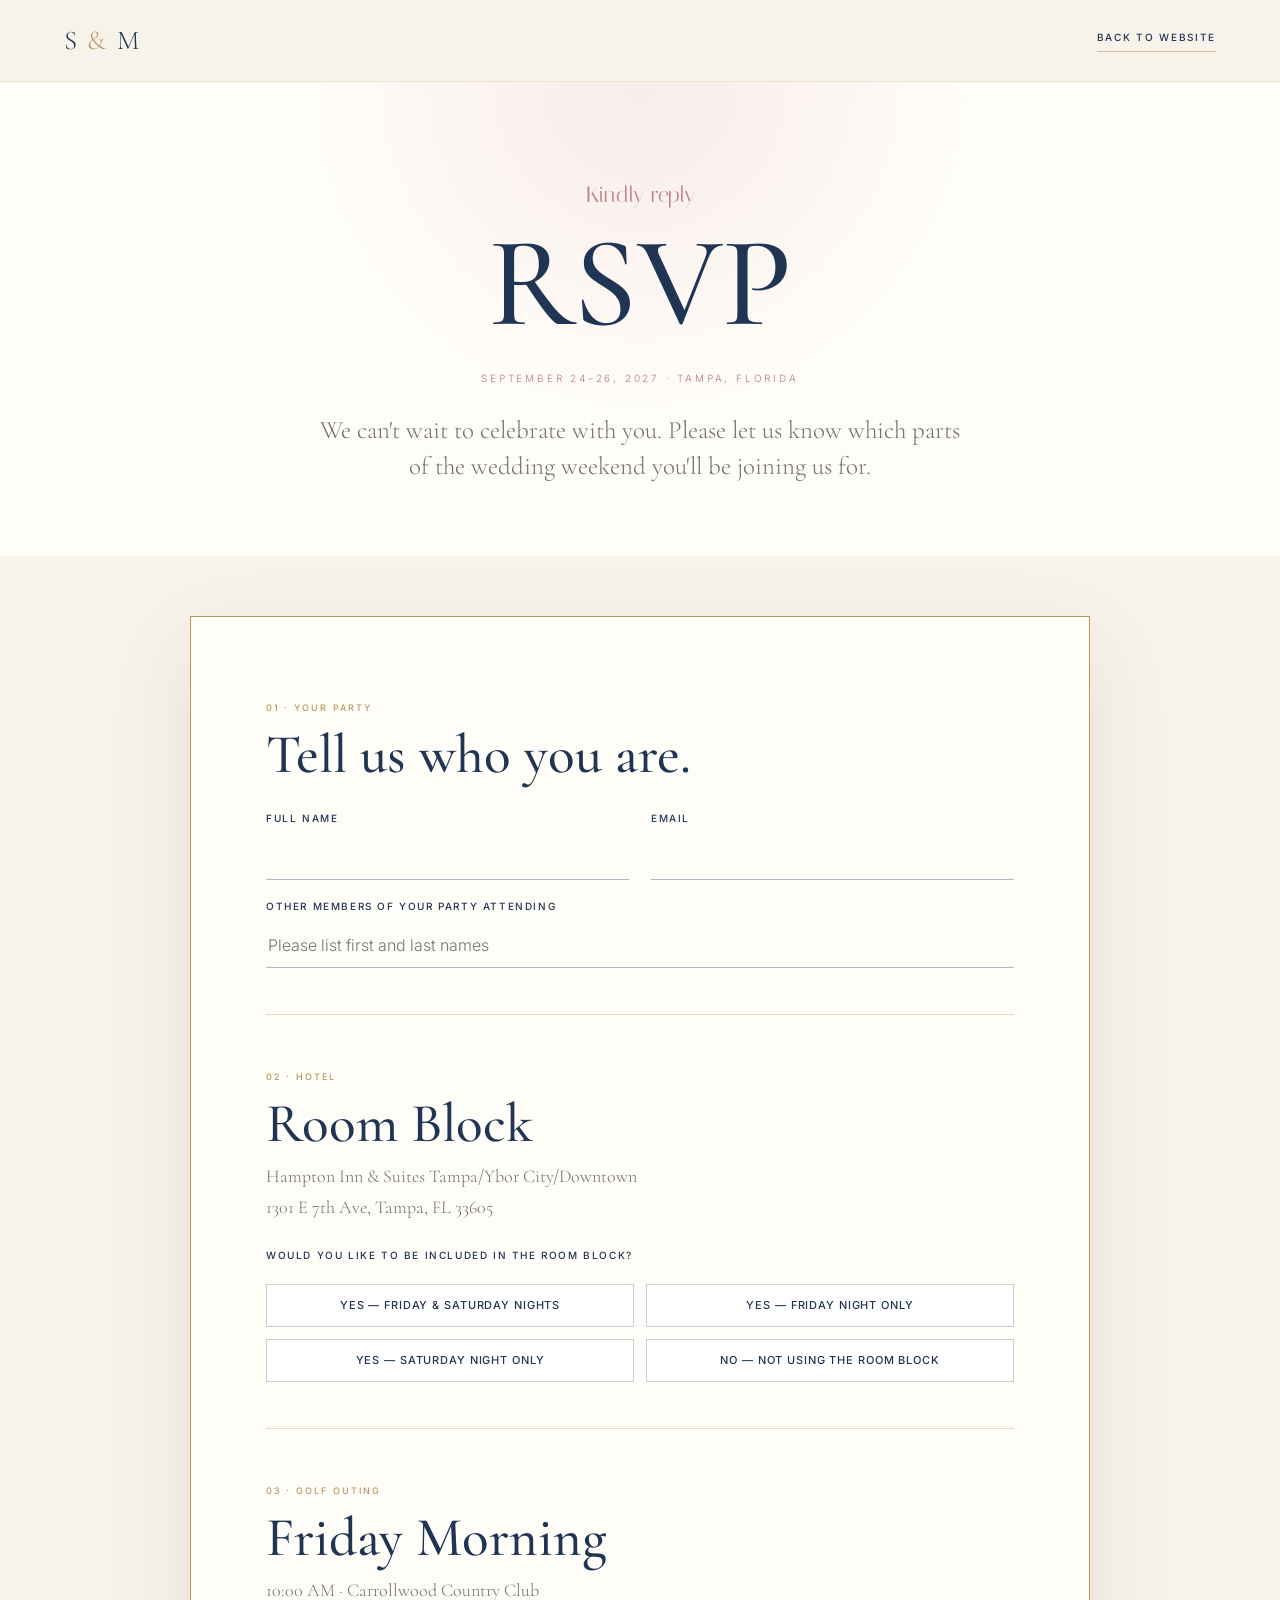
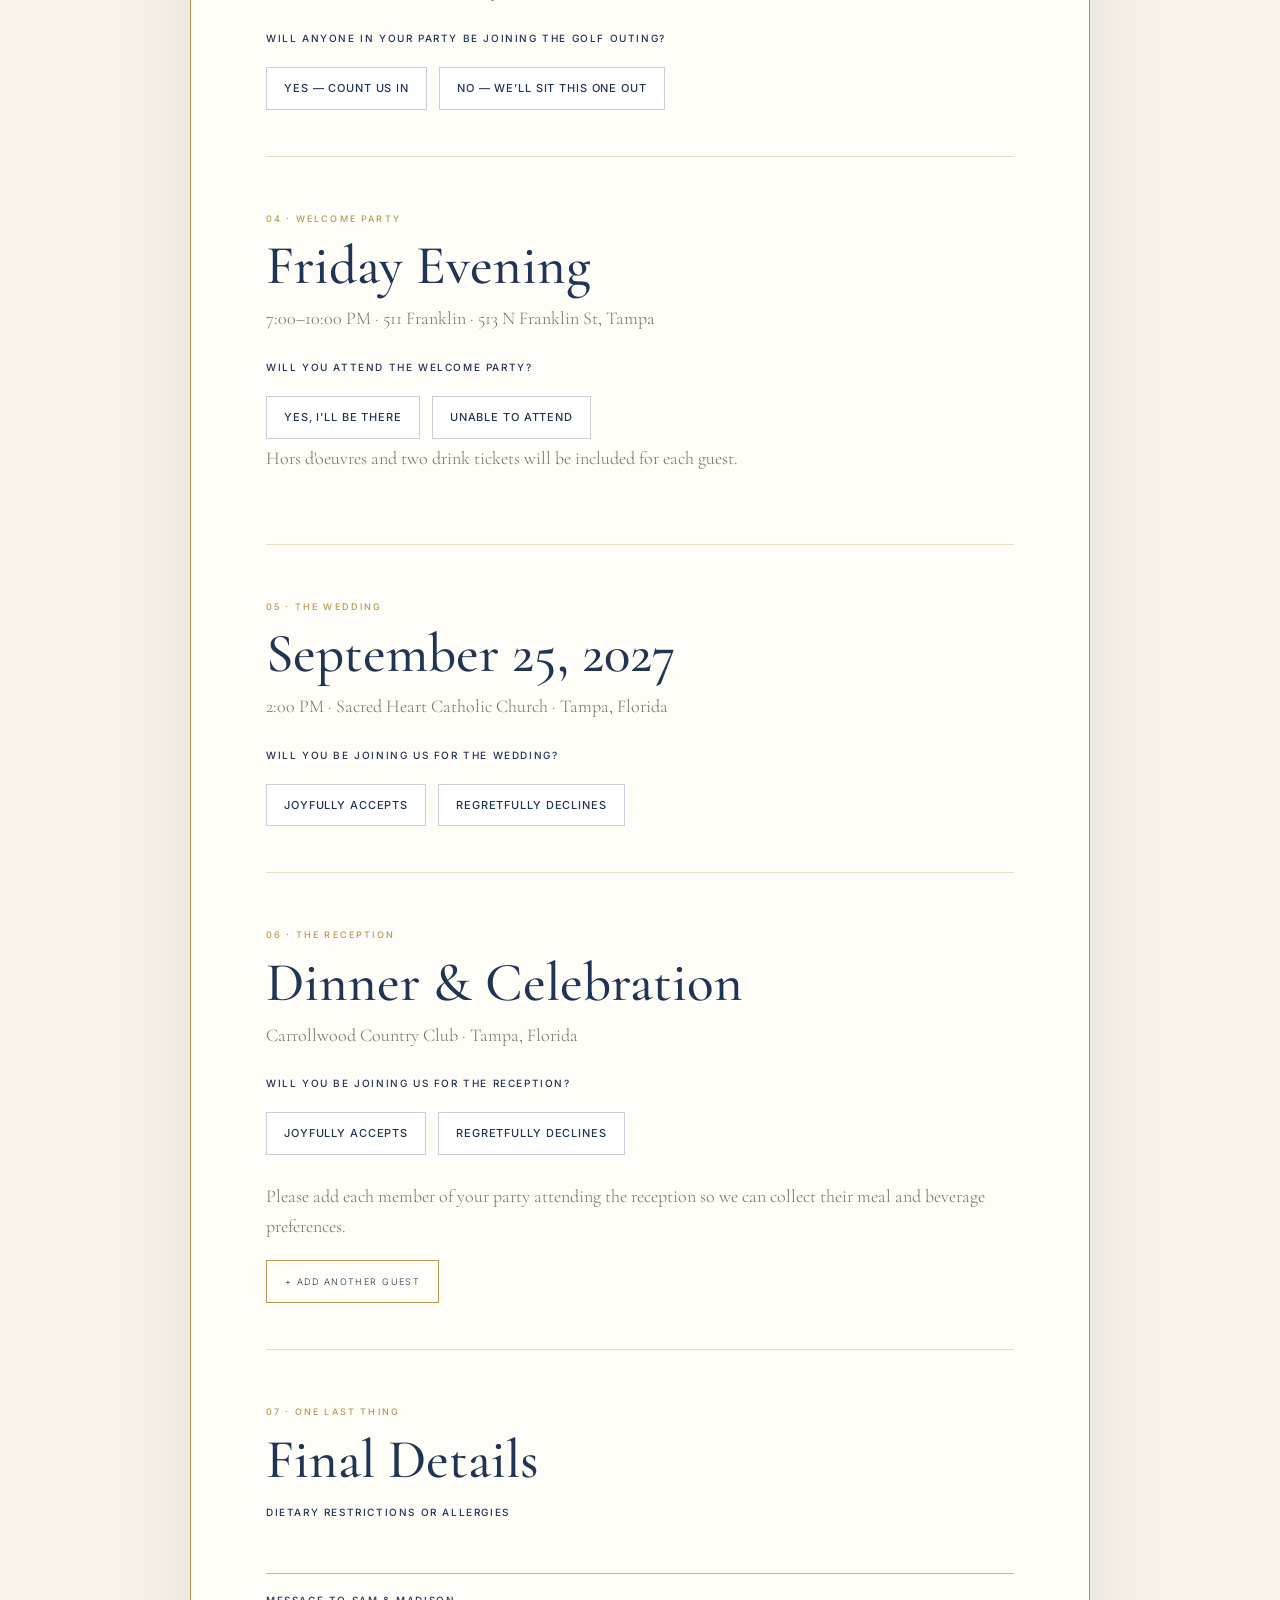
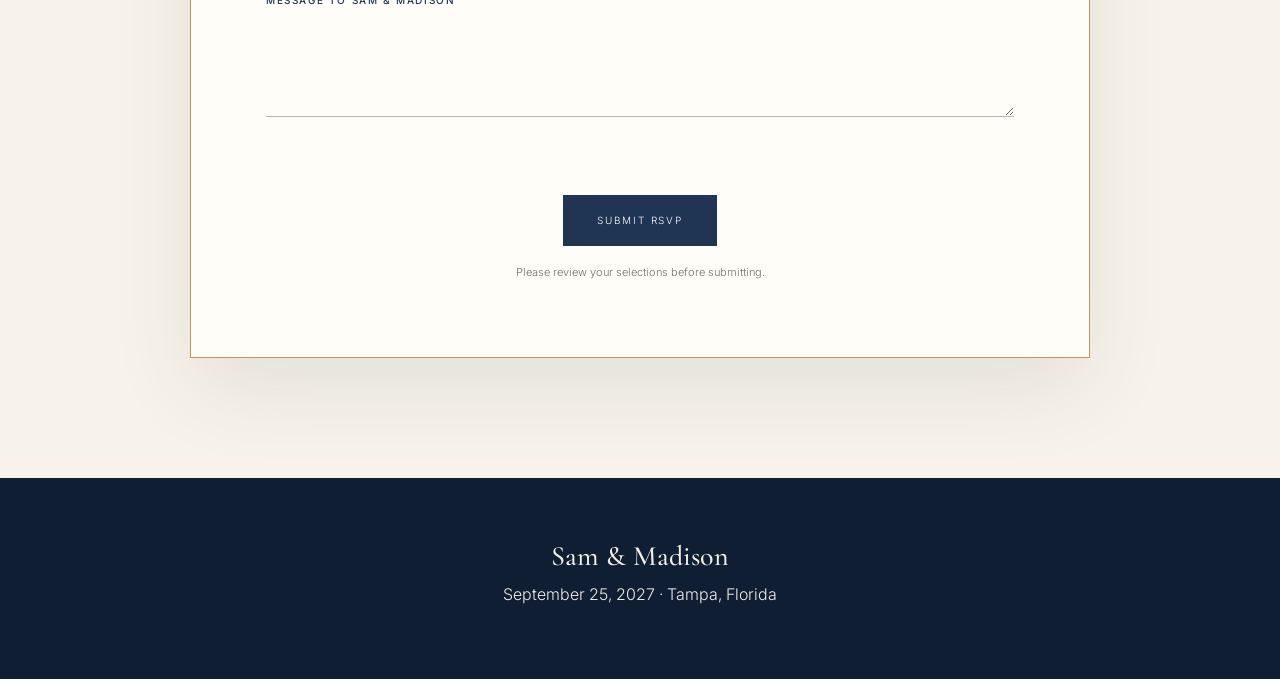
==== commit 8b8e9335: "Add files via upload" ====
--- a/rsvp.html
+++ b/rsvp.html
@@ -170,6 +170,15 @@
       .scripture-divider{margin-top:38px}
     }
 
+  
+    .golf-helper{font-family:"Cormorant Garamond",serif;font-size:18px;color:var(--muted);margin:26px 0 18px}
+    .golf-guest-card{border:1px solid rgba(185,151,91,.35);padding:24px;margin:0 0 18px;background:rgba(255,255,255,.45)}
+    .golf-guest-head{display:flex;justify-content:space-between;align-items:center;gap:15px;margin-bottom:12px}
+    .golf-guest-head strong{font-family:"Cormorant Garamond",serif;font-size:24px;color:var(--navy);font-weight:500}
+    .remove-golf-guest{border:0;background:transparent;color:#b87882;text-transform:uppercase;letter-spacing:.15em;font-size:8px;cursor:pointer}
+    .add-golf-guest-button{border:1px solid var(--gold);background:transparent;color:var(--navy);padding:13px 18px;text-transform:uppercase;letter-spacing:.16em;font-size:9px;cursor:pointer}
+    #golfGuestArea.is-hidden{display:none}
+
   </style>
 </head>
 <body>
@@ -221,16 +230,24 @@
             </div>
           </div>
         </section>
-<section class="form-section">
+<section class="form-section" id="golfSection">
           <span class="section-number">03 · Golf Outing</span>
           <h2>Friday Morning</h2>
           <p class="event-note">10:00 AM · Carrollwood Country Club</p>
-          <div class="field">
-            <span class="question-title">Would you like to participate in the golf outing?</span>
+
+          <div class="field">
+            <span class="question-title">Will anyone in your party be joining the golf outing?</span>
             <div class="choice-row">
-              <label class="choice"><input type="radio" name="golf" value="Yes" required><span>Count Me In</span></label>
-              <label class="choice"><input type="radio" name="golf" value="No"><span>I'll Sit This One Out</span></label>
-            </div>
+              <label class="choice"><input type="radio" name="golf" value="Yes" required><span>Yes — Count Us In</span></label>
+              <label class="choice"><input type="radio" name="golf" value="No"><span>No — We’ll Sit This One Out</span></label>
+            </div>
+          </div>
+
+          <div id="golfGuestArea" class="is-hidden">
+            <p class="golf-helper">Please add each member of your party who plans to participate in the golf outing.</p>
+            <div id="golfGuests"></div>
+            <button type="button" class="add-golf-guest-button" id="addGolfGuest">+ Add Another Golfer</button>
+            <input type="hidden" id="golfGuestDetails" name="golfGuestDetails">
           </div>
         </section>
 <section class="form-section">
@@ -335,8 +352,13 @@
     const receptionGuests = document.getElementById("receptionGuests");
     const receptionGuestDetails = document.getElementById("receptionGuestDetails");
     const addReceptionGuest = document.getElementById("addReceptionGuest");
+    const golfGuestArea = document.getElementById("golfGuestArea");
+    const golfGuests = document.getElementById("golfGuests");
+    const golfGuestDetails = document.getElementById("golfGuestDetails");
+    const addGolfGuest = document.getElementById("addGolfGuest");
     let submissionStarted = false;
     let receptionGuestCount = 0;
+    let golfGuestCount = 0;
 
     function addGuestCard(prefillName = "") {
       receptionGuestCount += 1;
@@ -372,6 +394,52 @@
       `;
       card.querySelector(".remove-guest").addEventListener("click", () => card.remove());
       receptionGuests.appendChild(card);
+    }
+
+
+    function addGolfGuestCard(prefillName = "") {
+      golfGuestCount += 1;
+      const card = document.createElement("div");
+      card.className = "golf-guest-card";
+      card.innerHTML = `
+        <div class="golf-guest-head">
+          <strong>Golfer ${golfGuestCount}</strong>
+          <button type="button" class="remove-golf-guest">Remove</button>
+        </div>
+        <div class="field">
+          <label>Golfer Name</label>
+          <input type="text" class="golf-name" value="${prefillName.replace(/"/g, "&quot;")}" placeholder="First and last name">
+        </div>
+      `;
+      card.querySelector(".remove-golf-guest").addEventListener("click", () => card.remove());
+      golfGuests.appendChild(card);
+    }
+
+    addGolfGuest.addEventListener("click", () => addGolfGuestCard());
+
+    document.querySelectorAll('input[name="golf"]').forEach((radio) => {
+      radio.addEventListener("change", () => {
+        const attending = radio.value === "Yes" && radio.checked;
+        golfGuestArea.classList.toggle("is-hidden", !attending);
+
+        if (attending && golfGuests.children.length === 0) {
+          addGolfGuestCard(document.getElementById("guestName").value || "");
+        }
+
+        if (!attending) {
+          golfGuestDetails.value = "";
+        }
+      });
+    });
+
+    function collectGolfGuests() {
+      const rows = [];
+      golfGuests.querySelectorAll(".golf-guest-card").forEach((card) => {
+        const name = card.querySelector(".golf-name").value.trim();
+        if (name) rows.push({ name });
+      });
+      golfGuestDetails.value = JSON.stringify(rows);
+      return rows;
     }
 
     addReceptionGuest.addEventListener("click", () => addGuestCard());
@@ -404,6 +472,17 @@
         return;
       }
 
+      const golfYes = document.querySelector('input[name="golf"][value="Yes"]')?.checked;
+      const golfRows = collectGolfGuests();
+
+      if (golfYes) {
+        if (golfRows.length === 0 || golfRows.some(g => !g.name)) {
+          event.preventDefault();
+          alert("Please add the name of each guest participating in the golf outing.");
+          return;
+        }
+      }
+
       const receptionYes = document.querySelector('input[name="receptionAttendance"][value="Yes"]')?.checked;
       const guestRows = collectReceptionGuests();
 
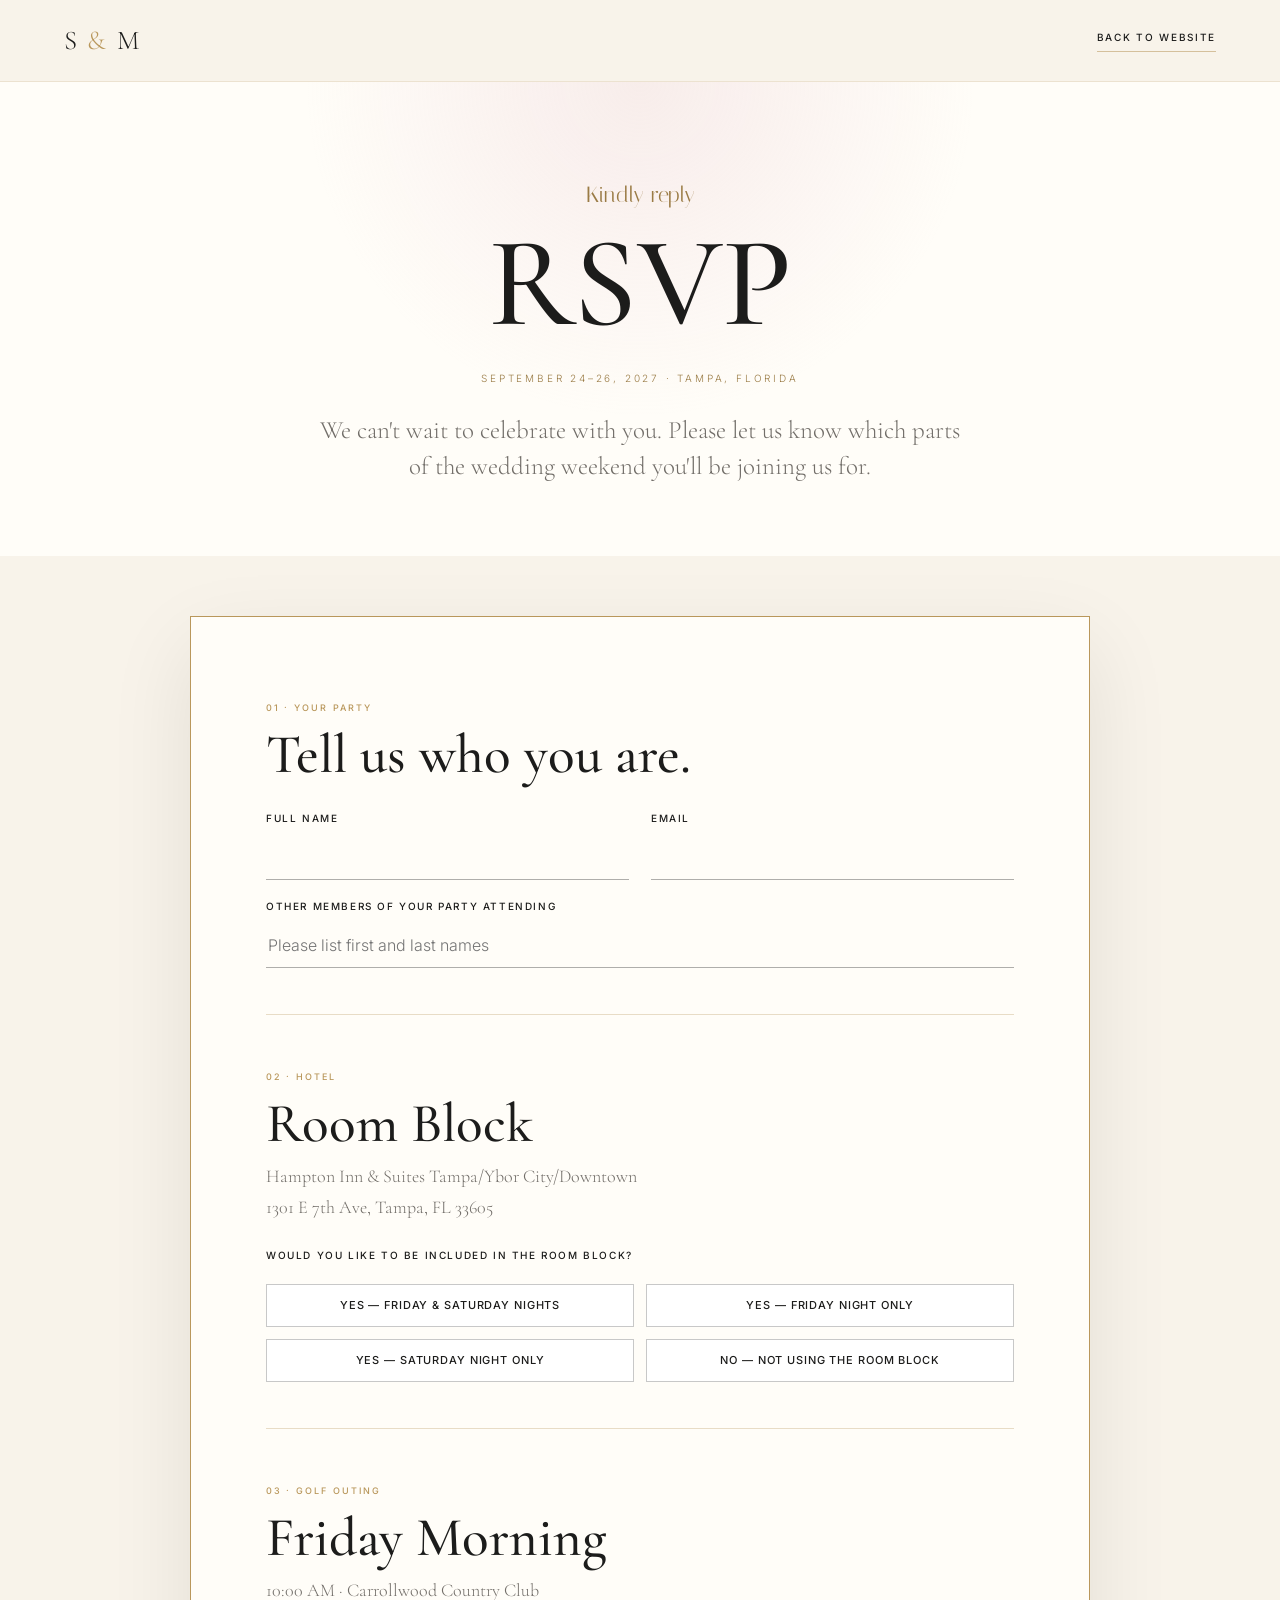
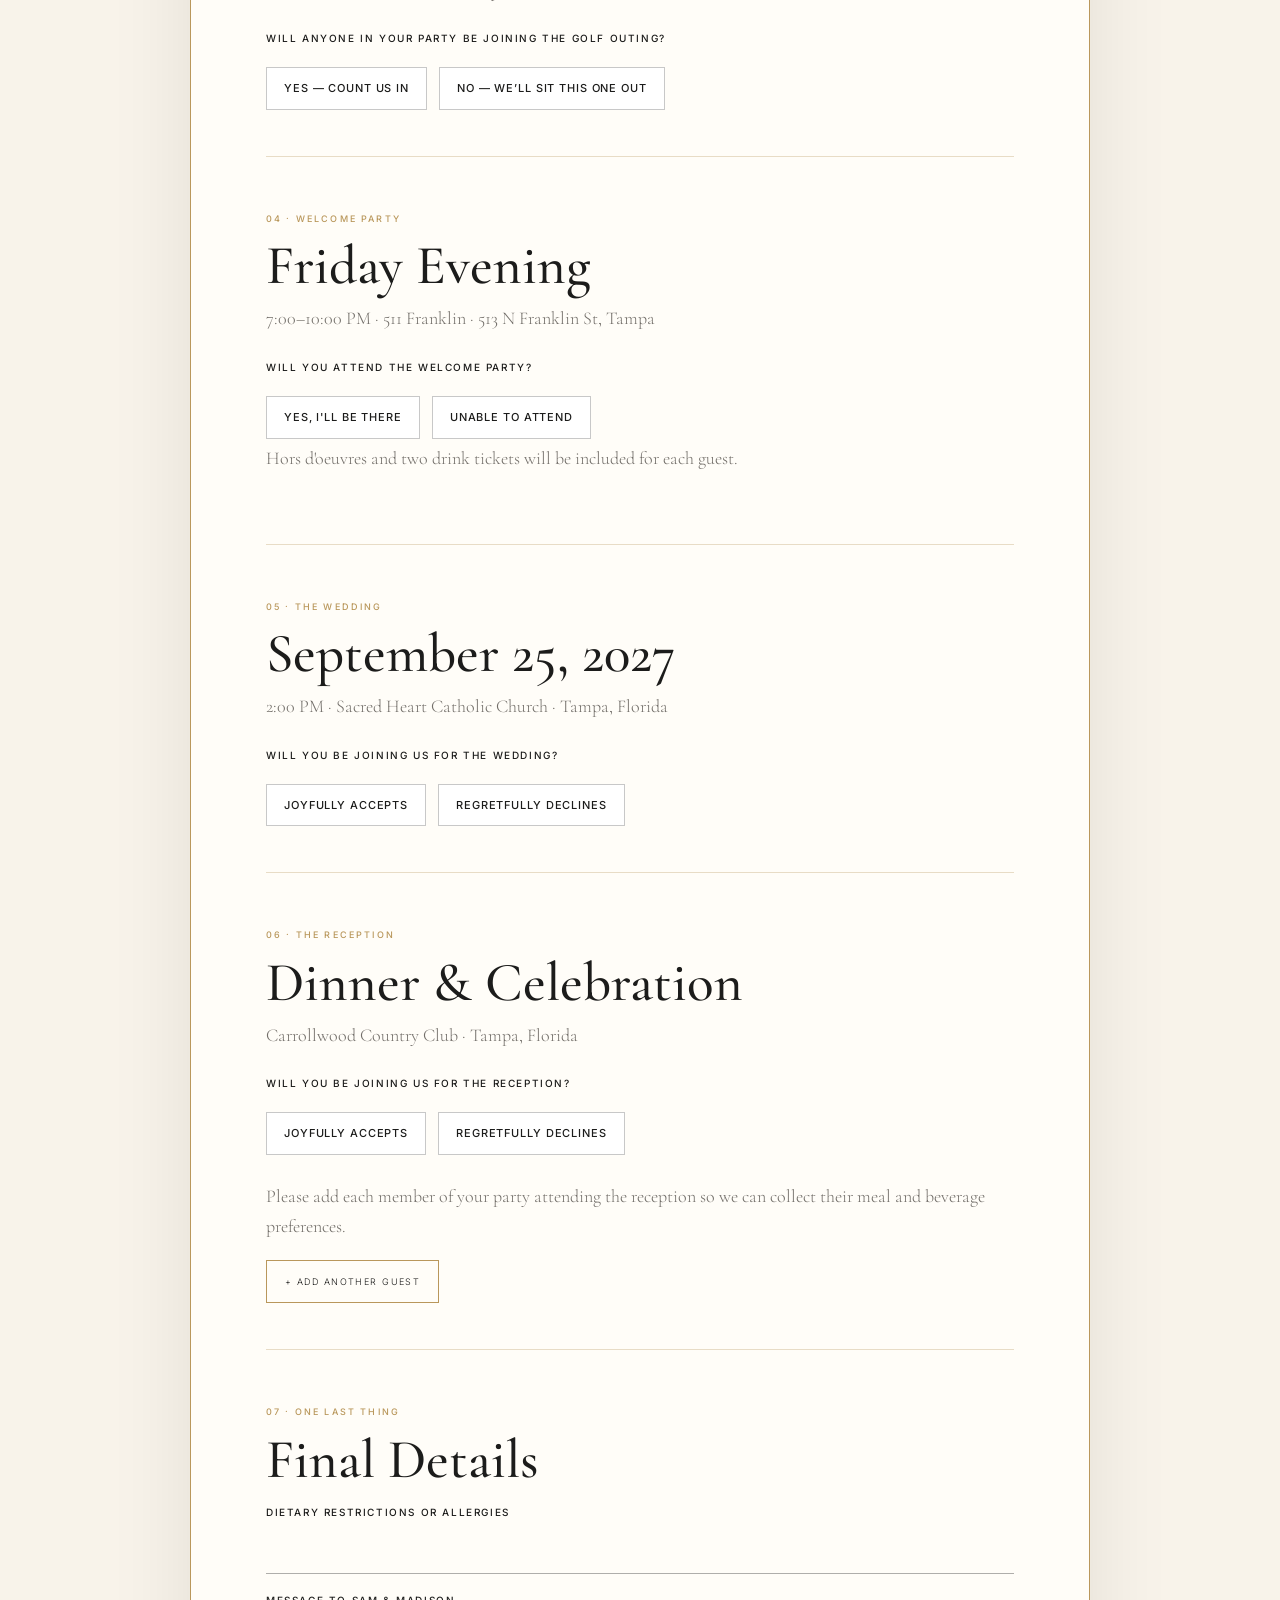
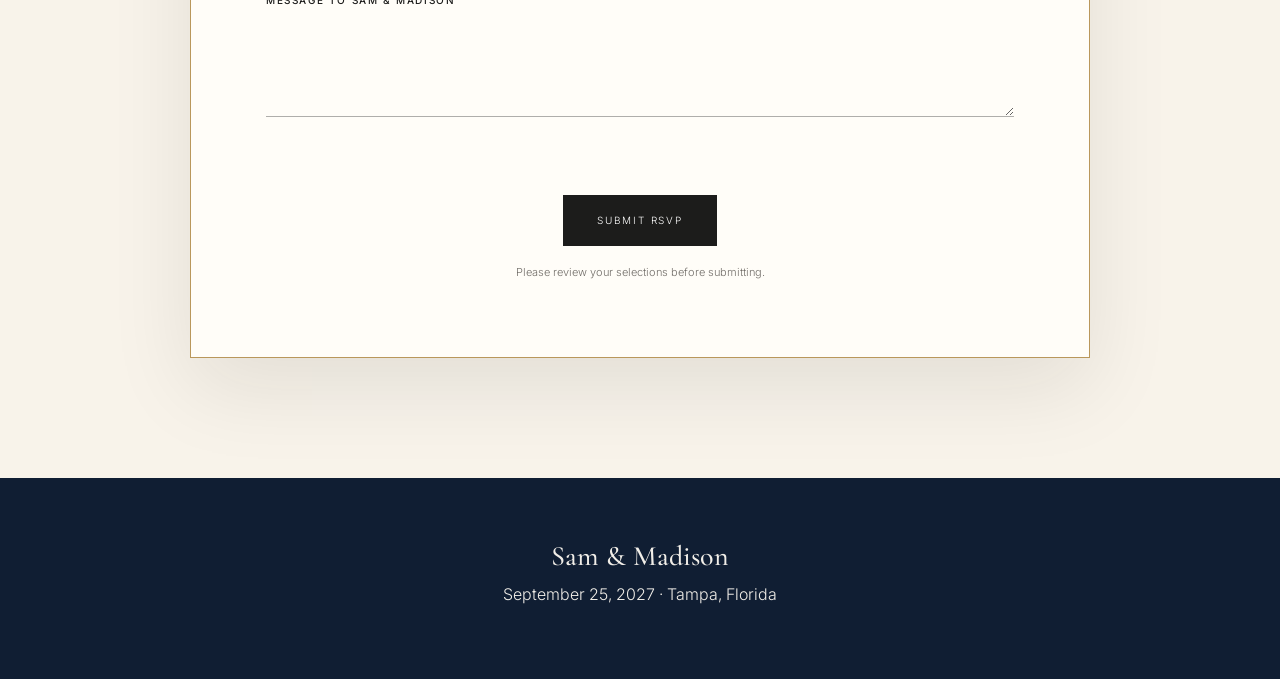
==== commit 7018d6c1: "Add files via upload" ====
--- a/rsvp.html
+++ b/rsvp.html
@@ -3,7 +3,7 @@
 <head>
   <meta charset="utf-8">
   <meta name="viewport" content="width=device-width,initial-scale=1">
-  <meta name="theme-color" content="#203454">
+  <meta name="theme-color" content="#1c1c1b">
   <meta name="description" content="RSVP for the wedding weekend of Sam and Madison — September 24–26, 2027 in Tampa, Florida.">
   <title>RSVP | Sam & Madison</title>
   <link rel="preconnect" href="https://fonts.googleapis.com">
@@ -12,9 +12,9 @@
   <link rel="stylesheet" href="styles.css?v=20260821-1715">
   <style>
     :root{
-      --navy:#203454;
-      --blush:#e8c9ce;
-      --blush-soft:#f4e5e5;
+      --navy:#1c1c1b;
+      --blush:#eee7da;
+      --blush-soft:#f6f1e8;
       --ivory:#f8f3ea;
       --paper:#fffdf8;
       --gold:#b9975b;
@@ -40,7 +40,7 @@
       font-size:clamp(70px,10vw,130px);font-weight:500;line-height:.9
     }
     .rsvp-hero .weekend-date{
-      margin:28px 0 0;text-transform:uppercase;letter-spacing:.28em;font-size:10px;color:#b87882
+      margin:28px 0 0;text-transform:uppercase;letter-spacing:.28em;font-size:10px;color:#9a7b45
     }
     .rsvp-hero .intro{
       max-width:650px;margin:25px auto 0;font-family:"Cormorant Garamond",serif;
@@ -49,7 +49,7 @@
     .rsvp-form-wrap{padding:60px 24px 120px;background:var(--ivory)}
     .rsvp-form{
       width:min(900px,100%);margin:auto;background:var(--paper);border:1px solid var(--gold);
-      padding:clamp(35px,6vw,75px);box-shadow:0 30px 80px rgba(20,36,61,.09)
+      padding:clamp(35px,6vw,75px);box-shadow:0 30px 80px rgba(17,17,15,.09)
     }
     .form-section{padding:0 0 46px;margin:0 0 46px;border-bottom:1px solid rgba(185,151,91,.32)}
     .form-section:last-of-type{border-bottom:0;margin-bottom:20px}
@@ -63,7 +63,7 @@
     .field{display:grid;gap:8px;margin-top:18px}
     label,.question-title{font-size:10px;text-transform:uppercase;letter-spacing:.16em;font-weight:500;color:var(--navy)}
     input[type="text"],input[type="email"],textarea{
-      width:100%;border:0;border-bottom:1px solid rgba(32,52,84,.35);background:transparent;
+      width:100%;border:0;border-bottom:1px solid rgba(28,28,27,.35);background:transparent;
       padding:12px 2px;font:300 16px Inter,Arial,sans-serif;color:var(--ink);outline:none
     }
     input:focus,textarea:focus{border-bottom-color:var(--gold)}
@@ -72,7 +72,7 @@
     .choice{position:relative}
     .choice input{position:absolute;opacity:0;pointer-events:none}
     .choice span{
-      display:inline-block;border:1px solid rgba(32,52,84,.24);padding:11px 17px;
+      display:inline-block;border:1px solid rgba(28,28,27,.24);padding:11px 17px;
       font-size:11px;letter-spacing:.08em;background:white;cursor:pointer;transition:.2s
     }
     .choice input:checked + span{background:var(--navy);color:white;border-color:var(--navy)}
@@ -102,9 +102,9 @@
     .reception-guest-card{border:1px solid rgba(185,151,91,.35);padding:24px;margin:0 0 18px;background:rgba(255,255,255,.45)}
     .reception-guest-head{display:flex;justify-content:space-between;align-items:center;gap:15px;margin-bottom:12px}
     .reception-guest-head strong{font-family:"Cormorant Garamond",serif;font-size:24px;color:var(--navy);font-weight:500}
-    .remove-guest{border:0;background:transparent;color:#b87882;text-transform:uppercase;letter-spacing:.15em;font-size:8px;cursor:pointer}
+    .remove-guest{border:0;background:transparent;color:#9a7b45;text-transform:uppercase;letter-spacing:.15em;font-size:8px;cursor:pointer}
     .reception-preference-grid{display:grid;grid-template-columns:1fr 1fr;gap:22px;margin-top:18px}
-    .reception-guest-card select{width:100%;border:0;border-bottom:1px solid rgba(32,52,84,.35);background:transparent;padding:12px 2px;font:300 15px Inter,Arial,sans-serif;color:var(--ink);outline:none}
+    .reception-guest-card select{width:100%;border:0;border-bottom:1px solid rgba(28,28,27,.35);background:transparent;padding:12px 2px;font:300 15px Inter,Arial,sans-serif;color:var(--ink);outline:none}
     .add-guest-button{border:1px solid var(--gold);background:transparent;color:var(--navy);padding:13px 18px;text-transform:uppercase;letter-spacing:.16em;font-size:9px;cursor:pointer}
     #receptionGuestArea.is-hidden{display:none}
     @media(max-width:700px){.reception-preference-grid{grid-template-columns:1fr}}
@@ -124,7 +124,7 @@
     }
     .confirmation-page.is-visible{display:flex;align-items:flex-start;justify-content:center}
     .confirmation-inner{width:min(760px,100%);margin:auto;position:relative;z-index:1}
-    .confirmation-page .script{font-family:"Cormorant Garamond",serif;font-size:34px;color:#c77f8a;margin:0 0 18px}
+    .confirmation-page .script{font-family:"Cormorant Garamond",serif;font-size:34px;color:#9a7b45;margin:0 0 18px}
     .confirmation-page h1{
       margin:0;color:var(--navy);font-family:"Cormorant Garamond",serif;
       font-size:clamp(72px,10vw,125px);font-weight:500;line-height:.92
@@ -155,7 +155,7 @@
     .return-button{
       display:inline-block;margin-top:40px;background:var(--navy);color:white;
       padding:17px 30px;text-transform:uppercase;letter-spacing:.18em;font-size:10px;
-      border:1px solid var(--gold);box-shadow:0 10px 28px rgba(20,36,61,.12)
+      border:1px solid var(--gold);box-shadow:0 10px 28px rgba(17,17,15,.12)
     }
     @media(max-width:700px){
       .confirmation-page{min-height:calc(100vh - 68px);padding:58px 20px 245px}
@@ -175,7 +175,7 @@
     .golf-guest-card{border:1px solid rgba(185,151,91,.35);padding:24px;margin:0 0 18px;background:rgba(255,255,255,.45)}
     .golf-guest-head{display:flex;justify-content:space-between;align-items:center;gap:15px;margin-bottom:12px}
     .golf-guest-head strong{font-family:"Cormorant Garamond",serif;font-size:24px;color:var(--navy);font-weight:500}
-    .remove-golf-guest{border:0;background:transparent;color:#b87882;text-transform:uppercase;letter-spacing:.15em;font-size:8px;cursor:pointer}
+    .remove-golf-guest{border:0;background:transparent;color:#9a7b45;text-transform:uppercase;letter-spacing:.15em;font-size:8px;cursor:pointer}
     .add-golf-guest-button{border:1px solid var(--gold);background:transparent;color:var(--navy);padding:13px 18px;text-transform:uppercase;letter-spacing:.16em;font-size:9px;cursor:pointer}
     #golfGuestArea.is-hidden{display:none}
 
@@ -196,7 +196,7 @@
     </section>
 
     <section class="rsvp-form-wrap">
-      <form class="rsvp-form" id="weekendRsvpForm" method="post" target="rsvpSubmissionFrame" action="https://script.google.com/macros/s/AKfycbzRDKAdhlFYCclvued-BK0iUDsS3555AoGE3FfOqvG5GPBAQnvu32YyFmf5b072jfTPxw/exec">
+      <form class="rsvp-form" id="weekendRsvpForm" method="post" target="rsvpSubmissionFrame" action="https://script.google.com/macros/s/AKfycbwCwbOQ8tmdfC-8uoVsM8blVwGiLNuxUqNy-fHjN_PQvnIluySTaOUsJZv46Vi-LPGH5A/exec">
         <section class="form-section">
           <span class="section-number">01 · Your Party</span>
           <h2>Tell us who you are.</h2>
@@ -438,7 +438,9 @@
         const name = card.querySelector(".golf-name").value.trim();
         if (name) rows.push({ name });
       });
-      golfGuestDetails.value = JSON.stringify(rows);
+
+      // Store a clean, human-readable value for Google Sheets.
+      golfGuestDetails.value = rows.map(g => g.name).join(" | ");
       return rows;
     }
 
@@ -462,7 +464,12 @@
         const alcohol = card.querySelector(".reception-alcohol").value;
         if (name || meal || alcohol) rows.push({ name, meal, alcohol });
       });
-      receptionGuestDetails.value = JSON.stringify(rows);
+
+      // Store a clean, human-readable value for Google Sheets.
+      receptionGuestDetails.value = rows
+        .map(g => `${g.name} — ${g.meal} — Alcohol: ${g.alcohol}`)
+        .join(" | ");
+
       return rows;
     }
 
--- a/styles.css
+++ b/styles.css
@@ -1,8 +1,10 @@
+/* Refined formal palette: warm ivory, paper white, charcoal black, antique gold.
+   Watercolor artwork and photography are intentionally preserved unchanged. */
 :root{
-  --navy:#203454;
-  --navy-dark:#14243d;
-  --blush:#e8c9ce;
-  --blush-soft:#f4e5e5;
+  --navy:#1c1c1b;
+  --navy-dark:#11110f;
+  --blush:#eee7da;
+  --blush-soft:#f6f1e8;
   --ivory:#f8f3ea;
   --paper:#fffdf8;
   --gold:#b9975b;
@@ -21,7 +23,7 @@
 img,svg{display:block;max-width:100%}
 .opening{position:fixed;inset:0;z-index:100;background:linear-gradient(145deg,#f1d8d9 0%,#fbf6ed 50%,#e8edf2 100%);display:grid;place-items:start center;padding:28px;overflow-x:hidden;overflow-y:auto;-webkit-overflow-scrolling:touch;transition:opacity .9s ease,visibility .9s ease}
 .opening.is-open{opacity:0;visibility:hidden}
-.opening-sketch{position:absolute;left:3vw;right:3vw;bottom:0;color:rgba(32,52,84,.13)}
+.opening-sketch{position:absolute;left:3vw;right:3vw;bottom:0;color:rgba(28,28,27,.13)}
 .opening-sketch svg{width:100%;height:auto}
 .invitation-card{position:relative;width:min(650px,92vw);min-height:680px;margin:auto;background:var(--paper);padding:42px 60px 34px;text-align:center;box-shadow:var(--shadow);border:1px solid rgba(185,151,91,.45);transform:translateY(110vh) rotate(.8deg);animation:invitationRise 1.35s cubic-bezier(.16,.82,.2,1) .25s forwards;overflow:hidden}
 .invitation-card:before,.invitation-card:after{content:"";position:absolute;inset:10px;border:1px solid rgba(185,151,91,.22);pointer-events:none}
@@ -49,28 +51,28 @@
 .seal-label{text-transform:uppercase;letter-spacing:.22em;font-size:7px;margin-top:6px}
 @keyframes invitationRise{to{transform:translateY(0) rotate(0)}}
 .site-header{position:fixed;z-index:30;top:0;left:0;right:0;height:82px;display:flex;align-items:center;justify-content:space-between;padding:0 5vw;color:var(--navy);transition:.35s}
-.site-header.scrolled{background:rgba(248,243,234,.93);color:var(--navy);backdrop-filter:blur(12px);box-shadow:0 8px 35px rgba(20,36,61,.08)}
+.site-header.scrolled{background:rgba(248,243,234,.93);color:var(--navy);backdrop-filter:blur(12px);box-shadow:0 8px 35px rgba(17,17,15,.08)}
 .brand{font-family:"Cormorant Garamond",serif;font-size:27px;letter-spacing:.08em}.brand span{color:var(--gold)}
 .site-header nav{display:flex;gap:34px}.site-header nav a,.menu-button{text-transform:uppercase;letter-spacing:.16em;font-size:10px;font-weight:500}
 .menu-button{display:none;border:0;background:none;color:inherit}
 .hero{position:relative;min-height:100vh;display:grid;align-items:end;overflow:hidden;background:var(--ivory);padding:104px 4vw 4vw}
 .hero-photo,.finale-photo{position:absolute;background-image:url("assets/engagement.jpg");background-size:cover}
-.hero-photo{inset:104px 4vw 4vw;background-position:center 28%;border:1px solid var(--gold);box-shadow:0 24px 70px rgba(20,36,61,.12)}
+.hero-photo{inset:104px 4vw 4vw;background-position:center 28%;border:1px solid var(--gold);box-shadow:0 24px 70px rgba(17,17,15,.12)}
 .hero-photo:after{content:"";position:absolute;inset:8px;border:1px solid rgba(255,253,248,.68);pointer-events:none}
-.hero-shade{position:absolute;inset:104px 4vw 4vw;background:linear-gradient(90deg,rgba(20,36,61,.72) 0%,rgba(20,36,61,.42) 34%,rgba(20,36,61,.04) 67%),linear-gradient(180deg,rgba(20,36,61,.02) 45%,rgba(20,36,61,.40) 100%)}
+.hero-shade{position:absolute;inset:104px 4vw 4vw;background:linear-gradient(90deg,rgba(17,17,15,.72) 0%,rgba(17,17,15,.42) 34%,rgba(17,17,15,.04) 67%),linear-gradient(180deg,rgba(17,17,15,.02) 45%,rgba(17,17,15,.40) 100%)}
 .hero-copy{position:relative;color:white;padding:0 7vw 8vh;max-width:840px}
 .hero-copy h2{font-size:clamp(66px,10vw,150px);margin:5px 0 16px;letter-spacing:-.04em}
 .hero-copy>p:not(.eyebrow){letter-spacing:.15em;text-transform:uppercase;font-size:11px}
 .text-link{display:inline-flex;gap:14px;margin-top:26px;border-bottom:1px solid rgba(255,255,255,.55);padding-bottom:7px;text-transform:uppercase;letter-spacing:.17em;font-size:10px}
 .editorial-intro{text-align:center;padding:145px 25px 155px;max-width:970px;margin:auto}
-.script{font-family:"Italiana","Cormorant Garamond",serif;font-size:22px;color:#bd7e87}
+.script{font-family:"Italiana","Cormorant Garamond",serif;font-size:22px;color:#9a7b45}
 .editorial-intro h2,.section-title h2{font-size:clamp(52px,7vw,92px);color:var(--navy);margin:16px 0 24px}
 .editorial-intro>p:last-child{max-width:590px;margin:auto;color:var(--muted)}
 .story-row{min-height:720px;display:grid;grid-template-columns:1fr 1fr;align-items:stretch;background:var(--paper)}
 .story-row.reverse .story-copy{order:2}.story-row.blush{background:var(--blush-soft)}
 .story-copy{padding:clamp(70px,10vw,150px);display:flex;flex-direction:column;justify-content:center}
 .story-copy h2{font-size:clamp(52px,6vw,86px);color:var(--navy);margin:14px 0}
-.story-copy h3{font-size:24px;color:#b87882;margin-bottom:28px}
+.story-copy h3{font-size:24px;color:#9a7b45;margin-bottom:28px}
 .story-copy p:last-child{max-width:560px;color:var(--muted)}
 .illustration{display:grid;place-items:center;padding:20px 20px 20px 70px;color:var(--navy)}
 .illustration svg{width:min(100%,620px);max-height:620px}
@@ -80,7 +82,7 @@
     padding: 25px;
     margin-left: 40px;
 }
-.vodka-sodas-realistic{display:block;width:min(100%,620px);height:auto;object-fit:contain;filter:drop-shadow(0 18px 18px rgba(20,36,61,.10))}
+.vodka-sodas-realistic{display:block;width:min(100%,620px);height:auto;object-fit:contain;filter:drop-shadow(0 18px 18px rgba(17,17,15,.10))}
 .vodka-sodas-sketch{overflow:visible}
 .vodka-sodas-sketch .glass-lines{stroke-width:3.2}
 .vodka-sodas-sketch .ice-lines{stroke-width:2.1;opacity:.66}
@@ -92,7 +94,7 @@
 .section-title{text-align:center;margin-bottom:70px}.details .section-title h2{color:white}
 .detail-grid{display:grid;grid-template-columns:repeat(2,minmax(0,1fr));gap:30px;max-width:1120px;margin:auto}
 .detail-card{border:1px solid rgba(185,151,91,.65);padding:70px 45px;text-align:center;background:rgba(255,255,255,.03)}
-.detail-icon{font-size:32px;color:var(--gold)}.detail-card h3{font-size:38px;margin:14px 0}.detail-card p{color:#d9dde5}
+.detail-icon{font-size:32px;color:var(--gold)}.detail-card h3{font-size:38px;margin:14px 0}.detail-card p{color:#e4ded3}
 .detail-card a{display:inline-block;margin-top:18px;color:var(--gold);text-transform:uppercase;letter-spacing:.18em;font-size:9px;border-bottom:1px solid}
 .countdown-wrap{text-align:center;margin-top:100px}.countdown{display:flex;justify-content:center;gap:clamp(22px,6vw,80px);margin-top:28px}
 .countdown div{min-width:72px}.countdown strong{display:block;font-family:"Cormorant Garamond",serif;font-size:clamp(48px,6vw,78px);font-weight:400;line-height:1}
@@ -100,14 +102,14 @@
 .travel{padding:145px 25px;background:var(--ivory)}
 .travel-copy{max-width:960px;margin:auto;text-align:center}.travel-copy>p{font-family:"Cormorant Garamond",serif;font-size:28px;color:var(--muted)}
 .travel-columns{display:grid;grid-template-columns:repeat(3,1fr);gap:20px;margin-top:70px;border-top:1px solid rgba(185,151,91,.4);padding-top:40px}
-.travel-columns div{display:grid;gap:9px}.travel-columns span{text-transform:uppercase;letter-spacing:.2em;font-size:9px;color:#b87882}
+.travel-columns div{display:grid;gap:9px}.travel-columns span{text-transform:uppercase;letter-spacing:.2em;font-size:9px;color:#9a7b45}
 .travel-columns strong{font-family:"Cormorant Garamond",serif;font-size:22px;color:var(--navy);font-weight:500}
 .rsvp{padding:130px 25px;background:linear-gradient(145deg,#e8c8cc,#faf4eb)}
 .rsvp-card{max-width:800px;margin:auto;background:var(--paper);border:1px solid var(--gold);text-align:center;padding:90px 35px;box-shadow:var(--shadow)}
 .rsvp-card h2{font-size:76px;color:var(--navy);margin:5px 0 20px}.rsvp-card p:not(.script){color:var(--muted)}
 .button{display:inline-block;margin-top:22px;padding:15px 28px;background:var(--navy);color:white;text-transform:uppercase;letter-spacing:.18em;font-size:9px}
 .finale{position:relative;min-height:82vh;display:grid;place-items:center;text-align:center;color:white}
-.finale-photo{inset:0;background-position:center 45%}.finale-overlay{position:absolute;inset:0;background:rgba(20,36,61,.64)}
+.finale-photo{inset:0;background-position:center 45%}.finale-overlay{position:absolute;inset:0;background:rgba(17,17,15,.64)}
 .finale-copy{position:relative;padding:30px}.finale-copy h2{font-size:clamp(58px,8vw,110px);margin:15px 0}.finale-copy .script{color:#f0ccd1}
 footer{text-align:center;padding:70px 20px;background:#101e33;color:#f1eee8}
 .footer-crest{display:grid;gap:2px;margin-bottom:22px}.footer-crest span{color:var(--gold)}.footer-crest strong{font-family:"Cormorant Garamond",serif;font-size:33px;font-weight:500}
@@ -116,7 +118,7 @@
 @media(max-width:800px){
   .invitation-card{min-height:auto;padding:34px 24px 28px}.crest{width:176px;height:176px;padding:23px 20px 20px}.crest:before{inset:8px}.crest strong{font-size:38px}.crest span:not(.cross){font-size:7.5px;margin:12px 0 9px}.crest small{font-size:6.2px;letter-spacing:.12em}.invitation-card h1{font-size:48px}.invite-copy{font-size:18px}.invitation-card blockquote{font-size:15px}.seal{width:78px;height:78px}
   .site-header{height:68px;padding:0 20px}.menu-button{display:block}.site-header nav{display:none;position:absolute;top:68px;left:0;right:0;background:rgba(248,243,234,.98);color:var(--navy);padding:26px;flex-direction:column;gap:20px}.site-header nav.open{display:flex}
-  .hero{min-height:90vh;padding:82px 16px 16px}.hero-photo{inset:82px 16px 16px;background-position:center center}.hero-shade{inset:82px 16px 16px;background:linear-gradient(180deg,rgba(20,36,61,.03) 25%,rgba(20,36,61,.72) 100%)}.hero-copy{padding:0 24px 48px}.hero-copy h2{font-size:66px}
+  .hero{min-height:90vh;padding:82px 16px 16px}.hero-photo{inset:82px 16px 16px;background-position:center center}.hero-shade{inset:82px 16px 16px;background:linear-gradient(180deg,rgba(17,17,15,.03) 25%,rgba(17,17,15,.72) 100%)}.hero-copy{padding:0 24px 48px}.hero-copy h2{font-size:66px}
   .editorial-intro{padding:100px 22px}.story-row,.story-row.reverse{grid-template-columns:1fr;min-height:auto}.story-row.reverse .story-copy{order:0}.story-copy{padding:80px 28px}.illustration{padding:45px;min-height:470px}.story-copy h2{font-size:56px}
   .details{padding:100px 22px}.detail-grid{grid-template-columns:1fr}.detail-card{padding:55px 25px}.countdown{gap:18px}.countdown div{min-width:54px}.countdown strong{font-size:44px}
   .travel{padding:100px 22px}.travel-columns{grid-template-columns:1fr;gap:36px}.rsvp{padding:90px 18px}.rsvp-card{padding:70px 25px}.rsvp-card h2{font-size:62px}
@@ -234,7 +236,7 @@
     background-color:var(--paper);
 
     border:1px solid var(--gold);
-    box-shadow:0 24px 70px rgba(20,36,61,.12);
+    box-shadow:0 24px 70px rgba(17,17,15,.12);
 }
 .finale-photo::after{
     content:"";
@@ -251,8 +253,8 @@
     background:linear-gradient(
         to bottom,
         rgba(255,255,255,.05) 0%,
-        rgba(20,36,61,.08) 55%,
-        rgba(20,36,61,.35) 100%
+        rgba(17,17,15,.08) 55%,
+        rgba(17,17,15,.35) 100%
     );
 }
 
@@ -297,10 +299,10 @@
   
 
 /* EDITORIAL CHAPTER EXPERIENCE */
-.chapter-panel{position:relative;overflow:hidden}.chapter-number{position:absolute;z-index:0;top:50%;transform:translateY(-50%);font-family:"Cormorant Garamond",serif;font-size:clamp(240px,34vw,560px);line-height:.7;color:rgba(32,52,84,.055);pointer-events:none;user-select:none}.chapter-one .chapter-number,.promise .chapter-number{left:-.04em}.chapter-two .chapter-number,.celebration-chapter .chapter-number{right:-.02em}.chapter-panel>*:not(.chapter-number){position:relative;z-index:1}.chapter-lead{font-family:"Cormorant Garamond",serif;font-size:clamp(25px,2.3vw,34px);line-height:1.25;color:var(--navy);margin-bottom:18px}.art-caption{display:grid;gap:4px;margin-top:42px;padding-top:20px;border-top:1px solid rgba(185,151,91,.38);max-width:380px}.art-caption strong{font-family:"Cormorant Garamond",serif;font-size:24px;color:var(--navy);font-weight:500}.art-caption span{text-transform:uppercase;letter-spacing:.18em;font-size:8px;color:var(--gold)}
-.story-row{position:relative}.story-copy,.illustration{position:relative;z-index:1}.vodka-sodas-realistic,.don-cesar-watercolor{transition:transform .8s cubic-bezier(.2,.7,.2,1),filter .8s ease}.story-row:hover .vodka-sodas-realistic,.story-row:hover .don-cesar-watercolor{transform:translateY(-6px);filter:drop-shadow(0 24px 28px rgba(20,36,61,.13))}
-.promise{min-height:900px;display:grid;grid-template-columns:1.08fr .92fr;align-items:stretch;background:var(--paper)}.promise-art{min-height:780px;margin:40px 0 40px 4vw;background:url("assets/cathedral.jpeg") center/contain no-repeat;border:1px solid var(--gold);box-shadow:0 24px 70px rgba(20,36,61,.12)}.promise-copy{padding:clamp(80px,9vw,140px);display:flex;flex-direction:column;justify-content:center}.promise-copy h2,.celebration-copy h2{font-size:clamp(58px,7vw,100px);color:var(--navy);margin:14px 0 24px}.promise-details,.celebration-details{margin-top:28px;padding-top:28px;border-top:1px solid rgba(185,151,91,.45)}.promise-details h3,.celebration-details h3{font-size:34px;color:var(--navy);margin:10px 0 8px}.promise-details p,.celebration-details p{color:var(--muted)}.promise-details a,.celebration-details a{display:inline-block;margin-top:12px;color:var(--gold);text-transform:uppercase;letter-spacing:.18em;font-size:9px;border-bottom:1px solid}
-.celebration-chapter{padding:135px 5vw 120px;background:var(--navy);color:white}.celebration-chapter .chapter-number{color:rgba(255,255,255,.035)}.celebration-inner{max-width:1180px;margin:auto;display:grid;grid-template-columns:.9fr 1.1fr;gap:clamp(50px,8vw,120px);align-items:center}.celebration-logo{background:var(--paper);border:1px solid var(--gold);padding:clamp(25px,4vw,55px);box-shadow:0 30px 80px rgba(0,0,0,.18)}.celebration-logo img{width:100%;height:auto}.celebration-copy h2{color:white}.celebration-copy .chapter-lead{color:#e6e8ee}.celebration-details{border-color:rgba(185,151,91,.55)}.celebration-details h3{color:white}.celebration-details p{color:#d9dde5}.celebration-copy .art-caption{border-color:rgba(185,151,91,.5)}.celebration-copy .art-caption strong{color:white}.celebration-chapter .countdown-wrap{margin-top:110px}
+.chapter-panel{position:relative;overflow:hidden}.chapter-number{position:absolute;z-index:0;top:50%;transform:translateY(-50%);font-family:"Cormorant Garamond",serif;font-size:clamp(240px,34vw,560px);line-height:.7;color:rgba(28,28,27,.055);pointer-events:none;user-select:none}.chapter-one .chapter-number,.promise .chapter-number{left:-.04em}.chapter-two .chapter-number,.celebration-chapter .chapter-number{right:-.02em}.chapter-panel>*:not(.chapter-number){position:relative;z-index:1}.chapter-lead{font-family:"Cormorant Garamond",serif;font-size:clamp(25px,2.3vw,34px);line-height:1.25;color:var(--navy);margin-bottom:18px}.art-caption{display:grid;gap:4px;margin-top:42px;padding-top:20px;border-top:1px solid rgba(185,151,91,.38);max-width:380px}.art-caption strong{font-family:"Cormorant Garamond",serif;font-size:24px;color:var(--navy);font-weight:500}.art-caption span{text-transform:uppercase;letter-spacing:.18em;font-size:8px;color:var(--gold)}
+.story-row{position:relative}.story-copy,.illustration{position:relative;z-index:1}.vodka-sodas-realistic,.don-cesar-watercolor{transition:transform .8s cubic-bezier(.2,.7,.2,1),filter .8s ease}.story-row:hover .vodka-sodas-realistic,.story-row:hover .don-cesar-watercolor{transform:translateY(-6px);filter:drop-shadow(0 24px 28px rgba(17,17,15,.13))}
+.promise{min-height:900px;display:grid;grid-template-columns:1.08fr .92fr;align-items:stretch;background:var(--paper)}.promise-art{min-height:780px;margin:40px 0 40px 4vw;background:url("assets/cathedral.jpeg") center/contain no-repeat;border:1px solid var(--gold);box-shadow:0 24px 70px rgba(17,17,15,.12)}.promise-copy{padding:clamp(80px,9vw,140px);display:flex;flex-direction:column;justify-content:center}.promise-copy h2,.celebration-copy h2{font-size:clamp(58px,7vw,100px);color:var(--navy);margin:14px 0 24px}.promise-details,.celebration-details{margin-top:28px;padding-top:28px;border-top:1px solid rgba(185,151,91,.45)}.promise-details h3,.celebration-details h3{font-size:34px;color:var(--navy);margin:10px 0 8px}.promise-details p,.celebration-details p{color:var(--muted)}.promise-details a,.celebration-details a{display:inline-block;margin-top:12px;color:var(--gold);text-transform:uppercase;letter-spacing:.18em;font-size:9px;border-bottom:1px solid}
+.celebration-chapter{padding:135px 5vw 120px;background:var(--navy);color:white}.celebration-chapter .chapter-number{color:rgba(255,255,255,.035)}.celebration-inner{max-width:1180px;margin:auto;display:grid;grid-template-columns:.9fr 1.1fr;gap:clamp(50px,8vw,120px);align-items:center}.celebration-logo{background:var(--paper);border:1px solid var(--gold);padding:clamp(25px,4vw,55px);box-shadow:0 30px 80px rgba(0,0,0,.18)}.celebration-logo img{width:100%;height:auto}.celebration-copy h2{color:white}.celebration-copy .chapter-lead{color:#eee9df}.celebration-details{border-color:rgba(185,151,91,.55)}.celebration-details h3{color:white}.celebration-details p{color:#e4ded3}.celebration-copy .art-caption{border-color:rgba(185,151,91,.5)}.celebration-copy .art-caption strong{color:white}.celebration-chapter .countdown-wrap{margin-top:110px}
 .button,.text-link,.promise-details a,.celebration-details a{transition:transform .3s ease,opacity .3s ease}.button:hover{transform:translateY(-3px)}.text-link:hover,.promise-details a:hover,.celebration-details a:hover{opacity:.68}.site-header nav a{position:relative}.site-header nav a:after{content:"";position:absolute;left:0;right:100%;bottom:-7px;height:1px;background:var(--gold);transition:right .3s ease}.site-header nav a:hover:after{right:0}
 @media(max-width:800px){.loader-date{font-size:8px}.chapter-number{font-size:230px;top:22%;transform:none}.promise{grid-template-columns:1fr;min-height:auto}.promise-art{min-height:480px;margin:16px}.promise-copy{padding:75px 28px}.celebration-chapter{padding:95px 22px}.celebration-inner{grid-template-columns:1fr}.celebration-logo{max-width:520px;margin:auto}.art-caption{margin-top:32px}}
 
@@ -322,7 +324,7 @@
 .break-script{
   font-family:"Italiana","Cormorant Garamond",serif;
   font-size:30px;
-  color:#b87882;
+  color:#9a7b45;
   margin:0 0 24px;
 }
 .break-line{
@@ -403,7 +405,7 @@
   text-transform:uppercase;
   letter-spacing:.3em;
   font-size:11px;
-  color:#b87882;
+  color:#9a7b45;
 }
 .weekend-intro{
   max-width:620px;
@@ -456,7 +458,7 @@
   font-weight:500;
   text-transform:uppercase;
   letter-spacing:.25em;
-  color:#b87882;
+  color:#9a7b45;
 }
 .timeline-event{
   position:relative;
@@ -488,7 +490,7 @@
   color:var(--gold);
   display:grid;
   place-items:center;
-  box-shadow:0 10px 30px rgba(20,36,61,.08);
+  box-shadow:0 10px 30px rgba(17,17,15,.08);
 }
 .timeline-marker svg{width:29px;height:29px}
 .timeline-marker path,
@@ -522,7 +524,7 @@
   font-family:"Cormorant Garamond",serif;
   font-size:21px;
   line-height:1.3;
-  color:#b87882!important;
+  color:#9a7b45!important;
 }
 .timeline-day-final{margin-bottom:30px}
 .weekend-closing{
@@ -548,7 +550,7 @@
   margin:0;
   font-family:"Italiana","Cormorant Garamond",serif;
   font-size:22px;
-  color:#b87882;
+  color:#9a7b45;
 }
 .closing-names{
   margin:0;
